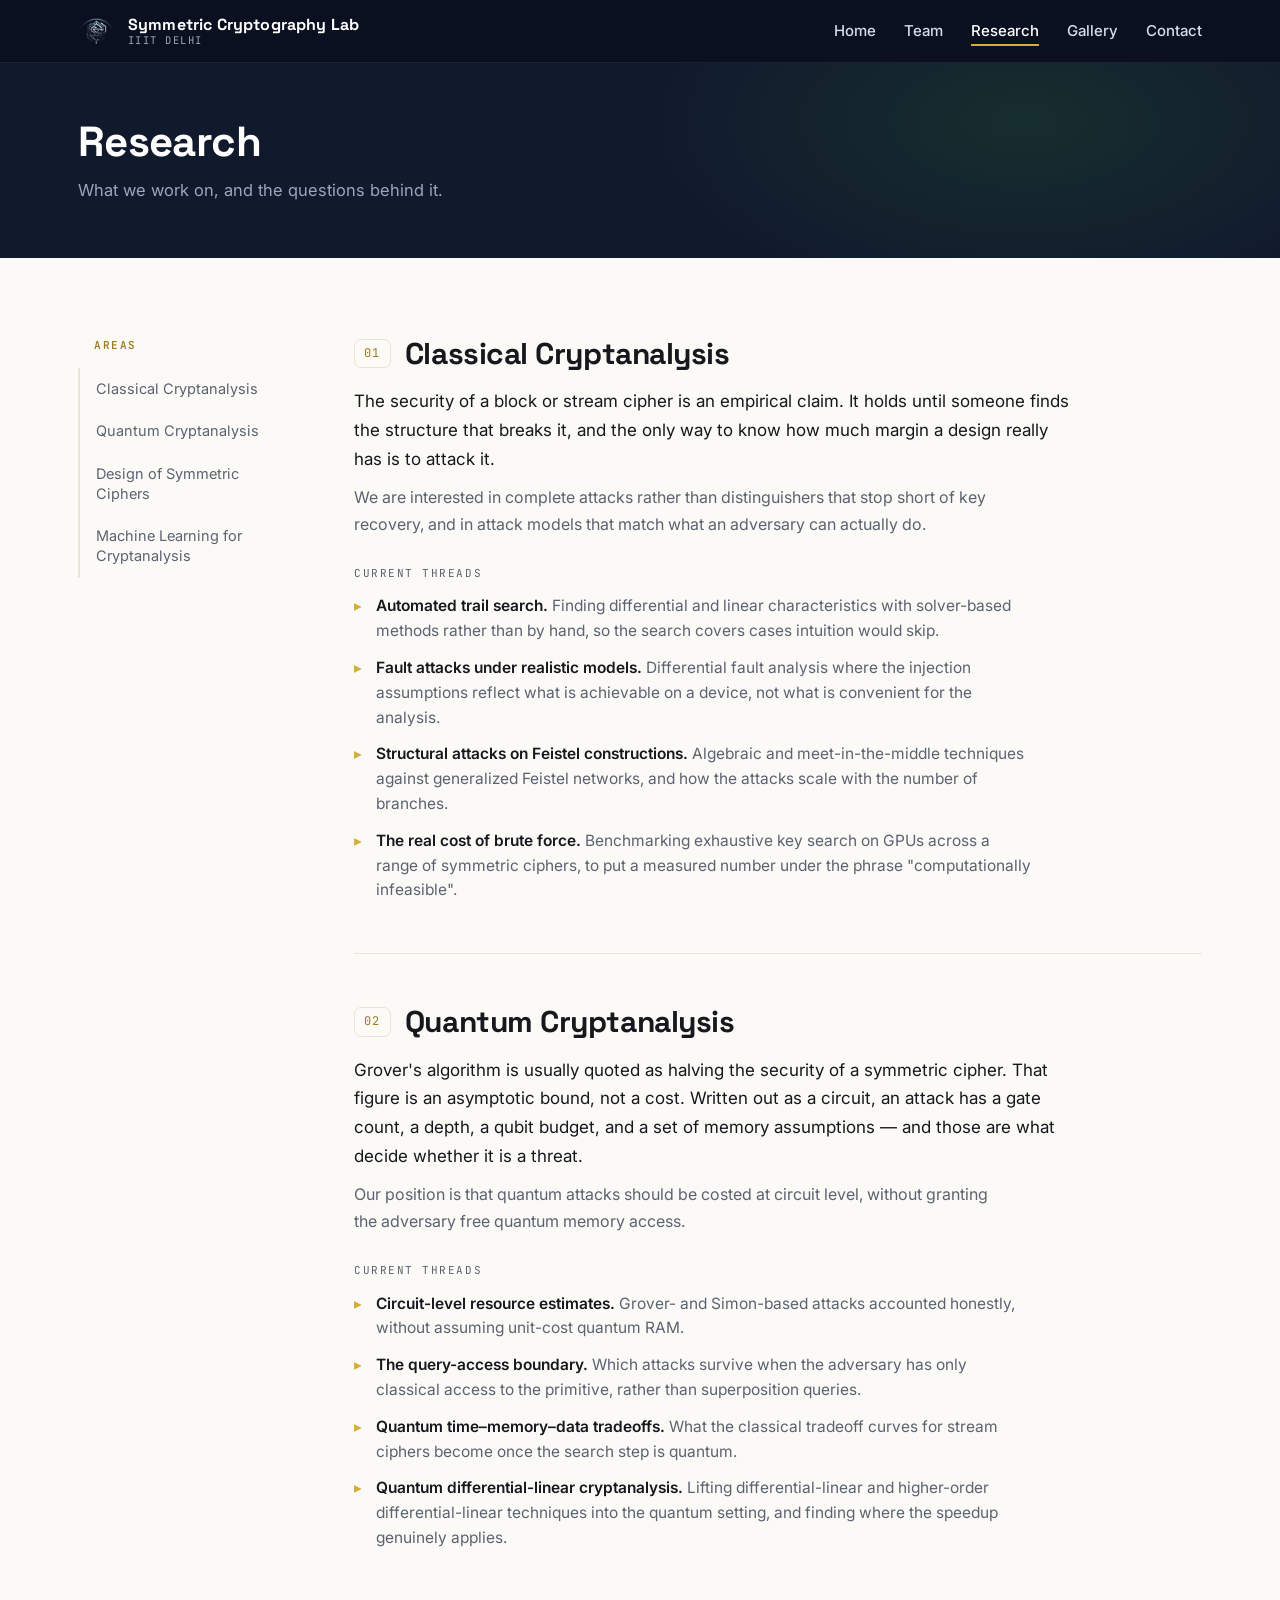
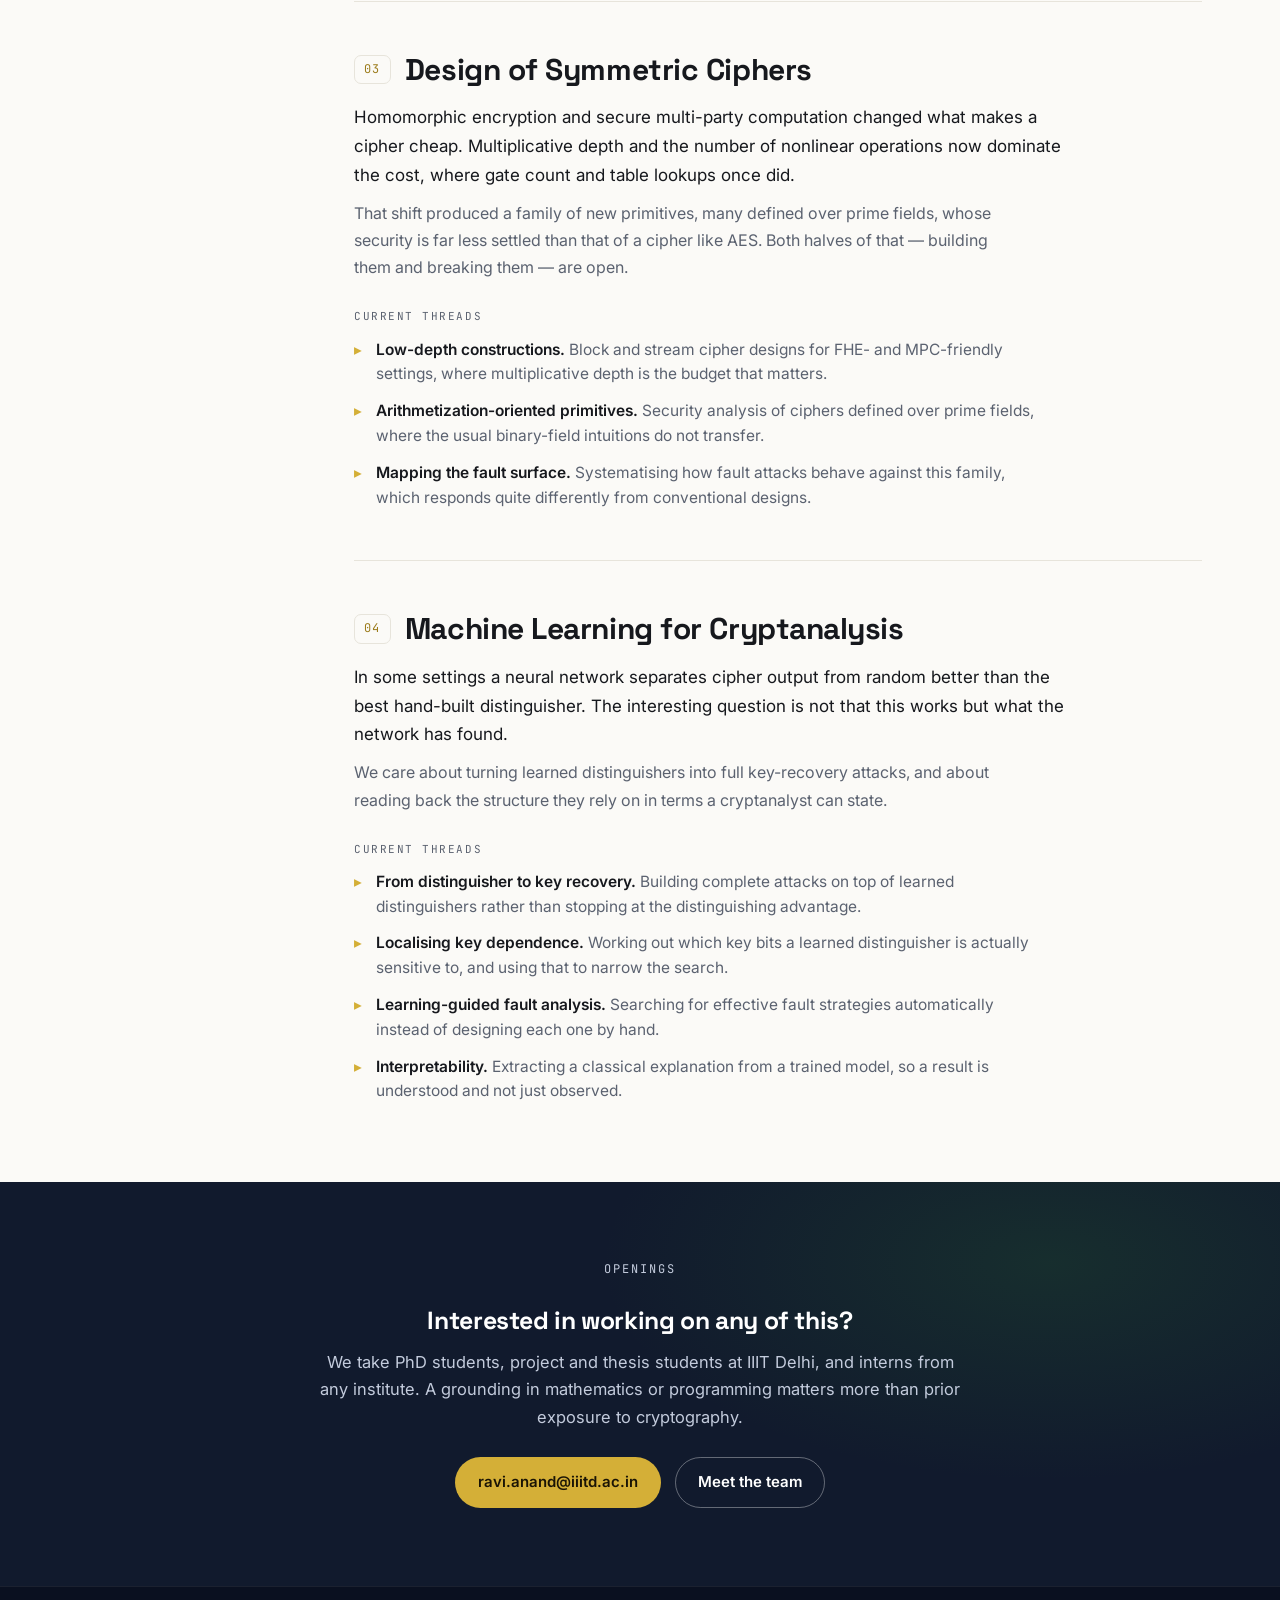
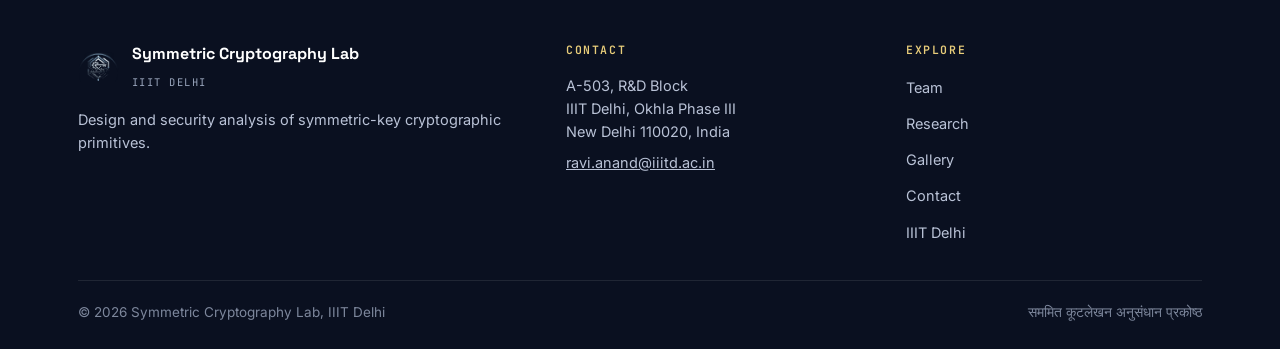
==== research.html @ c2ef6807 "Add files via upload" ====
<!DOCTYPE html>
<html lang="en">
<head>
  <meta charset="UTF-8">
  <meta name="viewport" content="width=device-width, initial-scale=1.0">

  <title>Research — Symmetric Cryptography Lab, IIIT Delhi</title>
  <meta name="description" content="Research at the Symmetric Cryptography Lab, IIIT Delhi: classical cryptanalysis, quantum cryptanalysis at circuit level, design of FHE- and MPC-friendly symmetric ciphers, and machine learning for cryptanalysis.">

  <link rel="icon" href="favicon.ico" sizes="any">
  <link rel="icon" href="assets/favicon-64.png" type="image/png">
  <link rel="apple-touch-icon" href="assets/apple-touch-icon.png">

  <link rel="preconnect" href="https://fonts.googleapis.com">
  <link rel="preconnect" href="https://fonts.gstatic.com" crossorigin>
  <link href="https://fonts.googleapis.com/css2?family=Inter:wght@400;500;600;700&family=Space+Grotesk:wght@500;600;700&family=JetBrains+Mono:wght@400;500;600&display=swap" rel="stylesheet">

  <link rel="stylesheet" href="style.css">
</head>

<body>

<!-- ============ HEADER ============ -->
<header class="site-header">
  <nav class="nav">
    <a class="brand" href="index.html">
      <img src="assets/logo-mark.png" alt="">
      <span class="brand-text">
        <span class="brand-name">Symmetric Cryptography Lab</span>
        <span class="brand-sub">IIIT Delhi</span>
      </span>
    </a>

    <input type="checkbox" id="navToggle" class="nav-toggle">
    <label for="navToggle" class="nav-burger" aria-label="Menu"><span></span><span></span><span></span></label>

    <ul class="nav-links">
      <li><a href="index.html">Home</a></li>
      <li><a href="team.html">Team</a></li>
      <li><a href="research.html" aria-current="page">Research</a></li>
      <!-- <li><a href="publications.html">Publications</a></li> -->
      <li><a href="gallery.html">Gallery</a></li>
      <li><a href="contact.html">Contact</a></li>
    </ul>
  </nav>
</header>

<!-- ============ PAGE TITLE ============ -->
<section class="page-title">
  <div class="shell">
    <h1>Research</h1>
    <p>What we work on, and the questions behind it.</p>
  </div>
</section>

<!-- ============ AREAS ============ -->
<!--
  Each area: a framing paragraph, then the threads currently being pulled on.
  The left rail highlights whichever area is in view (assets/site.js).
  To add an area, copy an <article class="area"> block and add a matching
  <li> to the rail — the id and the href must match.
-->
<section class="section">
  <div class="shell research-layout">

    <!-- STICKY RAIL -->
    <nav class="rail" aria-label="Research areas">
      <h4>Areas</h4>
      <ol>
        <li><a href="#classical" data-spy-link>Classical Cryptanalysis</a></li>
        <li><a href="#quantum" data-spy-link>Quantum Cryptanalysis</a></li>
        <li><a href="#design" data-spy-link>Design of Symmetric Ciphers</a></li>
        <li><a href="#ml" data-spy-link>Machine Learning for Cryptanalysis</a></li>
      </ol>
    </nav>

    <!-- CONTENT -->
    <div>

      <!-- 1 -->
      <article class="area" id="classical">
        <div class="area-head">
          <span class="area-num">01</span>
          <h2>Classical Cryptanalysis</h2>
        </div>

        <p class="framing">
          The security of a block or stream cipher is an empirical claim. It holds until
          someone finds the structure that breaks it, and the only way to know how much
          margin a design really has is to attack it.
        </p>
        <p class="framing">
          We are interested in complete attacks rather than distinguishers that stop short
          of key recovery, and in attack models that match what an adversary can actually do.
        </p>

        <p class="threads-label">Current threads</p>
        <ul class="threads">
          <li><strong>Automated trail search.</strong> Finding differential and linear characteristics with solver-based methods rather than by hand, so the search covers cases intuition would skip.</li>
          <li><strong>Fault attacks under realistic models.</strong> Differential fault analysis where the injection assumptions reflect what is achievable on a device, not what is convenient for the analysis.</li>
          <li><strong>Structural attacks on Feistel constructions.</strong> Algebraic and meet-in-the-middle techniques against generalized Feistel networks, and how the attacks scale with the number of branches.</li>
          <li><strong>The real cost of brute force.</strong> Benchmarking exhaustive key search on GPUs across a range of symmetric ciphers, to put a measured number under the phrase "computationally infeasible".</li>
        </ul>
      </article>

      <!-- 2 -->
      <article class="area" id="quantum">
        <div class="area-head">
          <span class="area-num">02</span>
          <h2>Quantum Cryptanalysis</h2>
        </div>

        <p class="framing">
          Grover's algorithm is usually quoted as halving the security of a symmetric cipher.
          That figure is an asymptotic bound, not a cost. Written out as a circuit, an attack
          has a gate count, a depth, a qubit budget, and a set of memory assumptions — and
          those are what decide whether it is a threat.
        </p>
        <p class="framing">
          Our position is that quantum attacks should be costed at circuit level, without
          granting the adversary free quantum memory access.
        </p>

        <p class="threads-label">Current threads</p>
        <ul class="threads">
          <li><strong>Circuit-level resource estimates.</strong> Grover- and Simon-based attacks accounted honestly, without assuming unit-cost quantum RAM.</li>
          <li><strong>The query-access boundary.</strong> Which attacks survive when the adversary has only classical access to the primitive, rather than superposition queries.</li>
          <li><strong>Quantum time–memory–data tradeoffs.</strong> What the classical tradeoff curves for stream ciphers become once the search step is quantum.</li>
          <li><strong>Quantum differential-linear cryptanalysis.</strong> Lifting differential-linear and higher-order differential-linear techniques into the quantum setting, and finding where the speedup genuinely applies.</li>
        </ul>
      </article>

      <!-- 3 -->
      <article class="area" id="design">
        <div class="area-head">
          <span class="area-num">03</span>
          <h2>Design of Symmetric Ciphers</h2>
        </div>

        <p class="framing">
          Homomorphic encryption and secure multi-party computation changed what makes a
          cipher cheap. Multiplicative depth and the number of nonlinear operations now
          dominate the cost, where gate count and table lookups once did.
        </p>
        <p class="framing">
          That shift produced a family of new primitives, many defined over prime fields,
          whose security is far less settled than that of a cipher like AES. Both halves of
          that — building them and breaking them — are open.
        </p>

        <p class="threads-label">Current threads</p>
        <ul class="threads">
          <li><strong>Low-depth constructions.</strong> Block and stream cipher designs for FHE- and MPC-friendly settings, where multiplicative depth is the budget that matters.</li>
          <li><strong>Arithmetization-oriented primitives.</strong> Security analysis of ciphers defined over prime fields, where the usual binary-field intuitions do not transfer.</li>
          <li><strong>Mapping the fault surface.</strong> Systematising how fault attacks behave against this family, which responds quite differently from conventional designs.</li>
        </ul>
      </article>

      <!-- 4 -->
      <article class="area" id="ml">
        <div class="area-head">
          <span class="area-num">04</span>
          <h2>Machine Learning for Cryptanalysis</h2>
        </div>

        <p class="framing">
          In some settings a neural network separates cipher output from random better than
          the best hand-built distinguisher. The interesting question is not that this works
          but what the network has found.
        </p>
        <p class="framing">
          We care about turning learned distinguishers into full key-recovery attacks, and
          about reading back the structure they rely on in terms a cryptanalyst can state.
        </p>

        <p class="threads-label">Current threads</p>
        <ul class="threads">
          <li><strong>From distinguisher to key recovery.</strong> Building complete attacks on top of learned distinguishers rather than stopping at the distinguishing advantage.</li>
          <li><strong>Localising key dependence.</strong> Working out which key bits a learned distinguisher is actually sensitive to, and using that to narrow the search.</li>
          <li><strong>Learning-guided fault analysis.</strong> Searching for effective fault strategies automatically instead of designing each one by hand.</li>
          <li><strong>Interpretability.</strong> Extracting a classical explanation from a trained model, so a result is understood and not just observed.</li>
        </ul>
      </article>

    </div>
  </div>
</section>

<!-- ============ CLOSING CTA ============ -->
<section class="section dark">
  <div class="shell">
    <div class="cta-band">
      <p class="eyebrow on-dark">Openings</p>
      <h2>Interested in working on any of this?</h2>
      <p>
        We take PhD students, project and thesis students at IIIT Delhi, and interns
        from any institute. A grounding in mathematics or programming matters more
        than prior exposure to cryptography.
      </p>
      <div class="cta-actions">
        <a class="btn btn-primary" href="mailto:ravi.anand@iiitd.ac.in">ravi.anand@iiitd.ac.in</a>
        <a class="btn btn-ghost" href="team.html">Meet the team</a>
      </div>
    </div>
  </div>
</section>

<!-- ============ FOOTER ============ -->
<footer class="site-footer">
  <div class="shell">

    <div class="footer-grid">

      <div>
        <div class="footer-brand">
          <img src="assets/logo-mark.png" alt="">
          <span>
            <strong>Symmetric Cryptography Lab</strong>
            <span class="brand-sub">IIIT Delhi</span>
          </span>
        </div>
        <p>Design and security analysis of symmetric-key cryptographic primitives.</p>
      </div>

      <div>
        <h4>Contact</h4>
        <p>A-503, R&amp;D Block<br>IIIT Delhi, Okhla Phase III<br>New Delhi 110020, India</p>
        <p><a href="mailto:ravi.anand@iiitd.ac.in" style="color:#b9c2d6">ravi.anand@iiitd.ac.in</a></p>
      </div>

      <div>
        <h4>Explore</h4>
        <ul class="footer-links">
          <li><a href="team.html">Team</a></li>
          <li><a href="research.html">Research</a></li>
          <li><a href="gallery.html">Gallery</a></li>
          <li><a href="contact.html">Contact</a></li>
          <li><a href="https://iiitd.ac.in" target="_blank" rel="noopener">IIIT Delhi</a></li>
        </ul>
      </div>

    </div>

    <div class="footer-bottom">
      <span>© 2026 Symmetric Cryptography Lab, IIIT Delhi</span>
      <span>सममित कूटलेखन अनुसंधान प्रकोष्ठ</span>
    </div>

  </div>
</footer>

<script src="assets/site.js" defer></script>

</body>
</html>
---- style.css ----
/* ============================================================
   Symmetric Cryptography Lab — IIIT Delhi
   ============================================================ */

/* ---------- TOKENS ---------- */
:root {
  --ink:      #0a1020;   /* deep navy-black, matches the logo plate */
  --ink-2:    #111a2d;
  --ink-3:    #1b2742;
  --paper:    #fbfaf7;
  --paper-2:  #f2f6f1;

  --green:    #2e7d32;
  --green-d:  #1f5c33;
  --green-l:  #86d194;   /* on dark */

  --gold:     #d4af37;
  --gold-d:   #9c7c1c;
  --gold-l:   #e8cd7a;   /* on dark */

  --text:     #16181d;
  --muted:    #5b6270;
  --muted-d:  #9aa6bd;   /* on dark */
  --line:     #e7e4db;

  --shell:    1180px;
  --radius:   14px;
  --sans:     "Inter", "Segoe UI", system-ui, -apple-system, Arial, sans-serif;
  --display:  "Space Grotesk", "Inter", "Segoe UI", system-ui, sans-serif;
  --mono:     "JetBrains Mono", ui-monospace, SFMono-Regular, Menlo, monospace;
}

/* ---------- BASE ---------- */
* { box-sizing: border-box; }

html { scroll-behavior: smooth; }

body {
  margin: 0;
  font-family: var(--sans);
  font-size: 16.5px;
  line-height: 1.65;
  background: var(--paper);
  color: var(--text);
  -webkit-font-smoothing: antialiased;
}

img { max-width: 100%; display: block; }

a { color: var(--green-d); }

.shell {
  max-width: var(--shell);
  margin: 0 auto;
  padding: 0 28px;
  width: 100%;
}

.eyebrow {
  font-family: var(--mono);
  font-size: 12px;
  letter-spacing: .16em;
  text-transform: uppercase;
  color: var(--gold-d);
  margin: 0 0 14px;
}

.eyebrow.on-dark { color: var(--gold-l); }

h1, h2, h3 {
  font-family: var(--display);
  line-height: 1.18;
  letter-spacing: -0.015em;
  margin: 0;
}

.section-head { max-width: 640px; margin-bottom: 38px; }

.section-head h2 {
  font-size: clamp(26px, 3.2vw, 34px);
  color: var(--text);
  margin-bottom: 12px;
}

.section-head p { color: var(--muted); margin: 0; }

.rule {
  width: 54px;
  height: 3px;
  background: var(--gold);
  border-radius: 2px;
  margin-bottom: 20px;
}

/* ---------- HEADER / NAV ---------- */
.site-header {
  background: var(--ink);
  position: sticky;
  top: 0;
  z-index: 60;
  border-bottom: 1px solid rgba(255,255,255,.07);
}

.nav {
  max-width: var(--shell);
  margin: 0 auto;
  padding: 12px 28px;
  display: flex;
  align-items: center;
  justify-content: space-between;
  gap: 20px;
}

.brand {
  display: flex;
  align-items: center;
  gap: 12px;
  text-decoration: none;
  min-width: 0;
}

.brand img { height: 38px; width: auto; flex: none; }

.brand-text { display: flex; flex-direction: column; line-height: 1.15; min-width: 0; }

.brand-name {
  font-family: var(--display);
  font-weight: 700;
  font-size: 16px;
  color: #fff;
  letter-spacing: .01em;
}

.brand-sub {
  font-family: var(--mono);
  font-size: 10.5px;
  letter-spacing: .14em;
  text-transform: uppercase;
  color: var(--muted-d);
}

.nav-links {
  list-style: none;
  display: flex;
  align-items: center;
  gap: 28px;
  margin: 0;
  padding: 0;
}

.nav-links a {
  color: #d6dced;
  text-decoration: none;
  font-size: 15px;
  font-weight: 500;
  padding: 6px 0;
  position: relative;
  white-space: nowrap;
}

.nav-links a::after {
  content: "";
  position: absolute;
  left: 0; bottom: 0;
  width: 0; height: 2px;
  background: var(--gold);
  transition: width .22s ease;
}

.nav-links a:hover { color: #fff; }
.nav-links a:hover::after,
.nav-links a[aria-current="page"]::after { width: 100%; }
.nav-links a[aria-current="page"] { color: #fff; }

/* mobile toggle (CSS-only) */
.nav-toggle { display: none; }

.nav-burger {
  display: none;
  cursor: pointer;
  padding: 8px;
  border-radius: 8px;
}

.nav-burger span {
  display: block;
  width: 22px; height: 2px;
  background: #d6dced;
  margin: 4px 0;
  border-radius: 2px;
}

/* ---------- HERO ---------- */
.hero {
  position: relative;
  background: var(--ink);
  color: #fff;
  overflow: hidden;
  padding: 76px 0 84px;
}

.hero::before {
  content: "";
  position: absolute; inset: 0;
  background:
    radial-gradient(760px 420px at 78% 28%, rgba(90,130,200,.20), transparent 62%),
    radial-gradient(620px 380px at 8% 88%, rgba(46,125,50,.16), transparent 64%);
  pointer-events: none;
}

.hero::after {
  content: "";
  position: absolute; inset: 0;
  background-image: repeating-linear-gradient(
    115deg,
    rgba(255,255,255,.028) 0 1px,
    transparent 1px 9px
  );
  pointer-events: none;
}

.hero .shell {
  position: relative;
  z-index: 2;
  display: grid;
  grid-template-columns: 1.15fr .85fr;
  gap: 64px;
  align-items: center;
}

.hero h1 {
  font-size: clamp(34px, 4.6vw, 52px);
  color: #fff;
  margin-bottom: 14px;
}

.hero h1 .accent {
  display: block;
  color: var(--gold-l);
}

.hero .devanagari {
  font-family: var(--sans);
  font-size: 17px;
  font-weight: 500;
  color: var(--green-l);
  margin: 0 0 22px;
  letter-spacing: .01em;
}

.hero p.lead {
  color: #c3cbdc;
  font-size: 17px;
  max-width: 56ch;
  margin: 0 0 16px;
}

.hero-actions {
  display: flex;
  flex-wrap: wrap;
  gap: 14px;
  margin-top: 30px;
}

.hero-art {
  display: flex;
  justify-content: center;
  align-items: center;
  position: relative;
}

.hero-art::before {
  content: "";
  position: absolute;
  width: 78%; aspect-ratio: 1;
  border-radius: 50%;
  background: radial-gradient(circle, rgba(120,160,230,.16), transparent 68%);
}

.hero-art img {
  position: relative;
  width: 100%;
  max-width: 390px;
  filter: drop-shadow(0 20px 46px rgba(0,0,0,.55));
}

/* ---------- BUTTONS ---------- */
.btn {
  display: inline-flex;
  align-items: center;
  gap: 9px;
  padding: 12px 22px;
  border-radius: 999px;
  font-size: 15px;
  font-weight: 600;
  text-decoration: none;
  border: 1.5px solid transparent;
  transition: transform .18s ease, background .18s ease, border-color .18s ease, color .18s ease;
}

.btn:hover { transform: translateY(-2px); }

.btn-primary { background: var(--gold); color: #1a1405; }
.btn-primary:hover { background: var(--gold-l); }

.btn-ghost { border-color: rgba(255,255,255,.35); color: #fff; }
.btn-ghost:hover { border-color: var(--gold-l); color: var(--gold-l); }

.btn-solid { background: var(--green); color: #fff; }
.btn-solid:hover { background: var(--green-d); }

/* ---------- SECTIONS ---------- */
.section { padding: 78px 0; }
.section.tinted { background: var(--paper-2); }

.section.dark {
  background: var(--ink-2);
  color: #fff;
  position: relative;
  overflow: hidden;
}

.section.dark::before {
  content: "";
  position: absolute; inset: 0;
  background: radial-gradient(700px 340px at 82% 20%, rgba(46,125,50,.20), transparent 64%);
  pointer-events: none;
}

.section.dark .shell { position: relative; z-index: 2; }
.section.dark h2 { color: #fff; }
.section.dark p { color: #c3cbdc; }

/* ---------- RESEARCH CARDS ---------- */
.grid-4 {
  display: grid;
  grid-template-columns: repeat(2, 1fr);
  gap: 22px;
}

.card {
  background: #fff;
  border: 1px solid var(--line);
  border-radius: var(--radius);
  padding: 28px 26px;
  transition: transform .2s ease, box-shadow .2s ease, border-color .2s ease;
  position: relative;
  overflow: hidden;
}

.card::before {
  content: "";
  position: absolute;
  left: 0; top: 0; bottom: 0;
  width: 3px;
  background: var(--gold);
  transform: scaleY(0);
  transform-origin: top;
  transition: transform .25s ease;
}

.card:hover {
  transform: translateY(-4px);
  box-shadow: 0 14px 34px rgba(12,20,40,.09);
  border-color: #ddd8c9;
}

.card:hover::before { transform: scaleY(1); }

.card-icon {
  width: 50px; height: 50px;
  border-radius: 13px;
  background: linear-gradient(140deg, #eef4ec, #e7eee4);
  border: 1px solid #dde6d9;
  display: flex;
  align-items: center;
  justify-content: center;
  margin-bottom: 18px;
  color: var(--green-d);
}

.card-icon svg { width: 27px; height: 27px; }

.card h3 {
  font-size: 18px;
  margin-bottom: 8px;
  color: var(--text);
}

.card p {
  margin: 0;
  font-size: 15px;
  color: var(--muted);
  line-height: 1.6;
}

/* ---------- RESEARCH + NEWS ROW ---------- */
.duo {
  display: grid;
  grid-template-columns: 1.5fr 1fr;
  gap: 48px;
  align-items: stretch;
}

.duo-side { display: flex; flex-direction: column; min-height: 0; }

.section-head.compact { margin-bottom: 26px; }

.stack { display: grid; gap: 16px; }

/* compact horizontal card */
.card-row {
  display: flex;
  gap: 18px;
  align-items: flex-start;
  padding: 22px 24px;
}

.card-row .card-icon { flex: none; margin-bottom: 0; }
.card-row h3 { margin-bottom: 6px; }

/* ---------- WHITE PANEL (news, team lists) ---------- */
.panel,
.news-viewport {
  background: #fff;
  border: 1px solid var(--line);
  border-radius: var(--radius);
  padding: 6px 22px;
  box-shadow: 0 10px 28px rgba(12,20,40,.05);
}

.news-viewport {
  position: relative;
  flex: 0 1 auto;
  max-height: 440px;   /* past this the list loops instead of growing the page */
  overflow: hidden;
}

/* manually scrollable panel — for lists people scan for a name */
.panel {
  max-height: 430px;
  overflow-y: auto;
  overscroll-behavior: contain;
  scrollbar-width: thin;
  scrollbar-color: #ddd8c9 transparent;
}

.panel::-webkit-scrollbar { width: 8px; }
.panel::-webkit-scrollbar-track { background: transparent; }
.panel::-webkit-scrollbar-thumb { background: #ddd8c9; border-radius: 8px; }
.panel::-webkit-scrollbar-thumb:hover { background: var(--gold); }

/* ---------- AUTO-SCROLL (opt in with data-autoscroll) ----------
   Add the data-autoscroll attribute to a .panel and it loops instead
   of scrolling by hand. assets/site.js does the measuring.
------------------------------------------------------------------ */
[data-autoscroll] {
  --scroll-duration: 30s;
  position: relative;
  overflow: hidden;
}

/* too few items to loop: the box simply sizes to its content */
[data-autoscroll].is-static { max-height: none; padding: 4px 22px; }

/* soft fade at the top and bottom edges, only while looping */
[data-autoscroll].is-scrolling::before,
[data-autoscroll].is-scrolling::after {
  content: "";
  position: absolute;
  left: 0; right: 0;
  height: 40px;
  pointer-events: none;
  z-index: 2;
}

[data-autoscroll].is-scrolling::before { top: 0; background: linear-gradient(#fff, rgba(255,255,255,0)); }
[data-autoscroll].is-scrolling::after  { bottom: 0; background: linear-gradient(rgba(255,255,255,0), #fff); }

[data-autoscroll].is-scrolling .scroll-track {
  animation: autoScroll var(--scroll-duration) linear infinite;
  will-change: transform;
}

[data-autoscroll].is-scrolling:hover .scroll-track,
[data-autoscroll].is-scrolling:focus-within .scroll-track {
  animation-play-state: paused;
}

@keyframes autoScroll {
  from { transform: translateY(0); }
  to   { transform: translateY(-50%); }
}

.news-list {
  list-style: none;
  margin: 0;
  padding: 0;
}

.news-list li {
  padding: 15px 0;
  border-bottom: 1px solid var(--line);
  font-size: 15.5px;
  line-height: 1.5;
}

.news-list li:last-child { border-bottom: 0; }

.news-date {
  display: block;
  font-family: var(--mono);
  font-size: 11.5px;
  letter-spacing: .1em;
  text-transform: uppercase;
  color: var(--gold-d);
  margin-bottom: 3px;
}

.link-row {
  display: flex;
  flex-wrap: wrap;
  gap: 8px;
}

.chip {
  font-size: 13px;
  font-weight: 500;
  text-decoration: none;
  color: var(--green-d);
  border: 1px solid var(--line);
  border-radius: 999px;
  padding: 6px 13px;
  transition: border-color .18s ease, color .18s ease, background .18s ease;
}

.chip:hover {
  border-color: var(--gold);
  color: var(--gold-d);
  background: #fffdf6;
}

/* ---------- PUBLICATIONS ----------
   Not used on the home page. Kept ready for a future publications.html:
     <ul class="pub-list">
       <li>
         <span class="pub-title">Title</span>
         <span class="pub-meta"><span class="venue">Venue Year</span>Authors</span>
       </li>
     </ul>
------------------------------------- */
.pub-list {
  list-style: none;
  margin: 0 0 26px;
  padding: 0;
  display: grid;
  gap: 14px;
}

.pub-list li {
  background: #fff;
  border: 1px solid var(--line);
  border-left: 3px solid var(--gold);
  border-radius: 10px;
  padding: 18px 22px;
  transition: transform .18s ease, box-shadow .18s ease;
}

.pub-list li:hover {
  transform: translateX(3px);
  box-shadow: 0 8px 22px rgba(12,20,40,.07);
}

.pub-title {
  display: block;
  font-weight: 600;
  color: var(--text);
  margin-bottom: 5px;
}

.pub-meta { font-size: 14px; color: var(--muted); }

.venue {
  font-family: var(--mono);
  font-size: 11.5px;
  letter-spacing: .08em;
  text-transform: uppercase;
  color: var(--green-d);
  background: var(--paper-2);
  border-radius: 5px;
  padding: 2px 8px;
  margin-right: 8px;
}

/* ---------- JOIN ---------- */
.join { display: grid; grid-template-columns: 1.3fr 1fr; gap: 54px; align-items: center; }
.join h2 { font-size: clamp(26px, 3.2vw, 34px); margin-bottom: 14px; }
.join p { max-width: 58ch; }

.join-points {
  list-style: none;
  margin: 22px 0 0;
  padding: 0;
  display: grid;
  gap: 11px;
}

.join-points li {
  display: flex;
  gap: 11px;
  align-items: flex-start;
  color: #c3cbdc;
  font-size: 15.5px;
}

.join-points li::before {
  content: "▸";
  color: var(--gold-l);
  flex: none;
  line-height: 1.55;
}

/* lab lead + get in touch, merged */
.lead-card {
  background: rgba(255,255,255,.05);
  border: 1px solid rgba(255,255,255,.13);
  border-radius: var(--radius);
  padding: 30px 28px;
  text-align: center;
}

.lead-card .role {
  font-family: var(--mono);
  font-size: 11.5px;
  letter-spacing: .14em;
  text-transform: uppercase;
  color: var(--gold-l);
  margin: 0 0 12px;
}

.lead-card h3 { font-size: 22px; color: #fff; margin-bottom: 6px; }

.lead-card .affil {
  font-size: 14.5px;
  color: var(--muted-d) !important;
  margin: 0 0 18px;
}

.lead-card .blurb { font-size: 15px; margin: 0 0 20px; }

.lead-card .link-row { justify-content: center; margin-top: 18px; }

.btn-block { width: 100%; justify-content: center; }

.chip.on-dark {
  color: #d6dced;
  border-color: rgba(255,255,255,.2);
  background: transparent;
}

.chip.on-dark:hover {
  border-color: var(--gold-l);
  color: var(--gold-l);
  background: rgba(255,255,255,.05);
}

/* ---------- FOOTER ---------- */
.site-footer {
  background: var(--ink);
  color: #b9c2d6;
  padding: 54px 0 26px;
  border-top: 1px solid rgba(255,255,255,.07);
}

.footer-grid {
  display: grid;
  grid-template-columns: 1.5fr 1fr 1fr;
  gap: 44px;
  padding-bottom: 34px;
}

.footer-grid h4 {
  font-family: var(--mono);
  font-size: 11.5px;
  letter-spacing: .14em;
  text-transform: uppercase;
  color: var(--gold-l);
  margin: 0 0 14px;
  font-weight: 600;
}

.footer-brand { display: flex; align-items: center; gap: 12px; margin-bottom: 14px; }
.footer-brand img { height: 42px; width: auto; }

.footer-brand strong {
  font-family: var(--display);
  font-size: 16px;
  color: #fff;
  display: block;
}

.footer-grid p { margin: 0 0 8px; font-size: 14.5px; line-height: 1.6; }

.footer-links { list-style: none; margin: 0; padding: 0; display: grid; gap: 9px; }
.footer-links a { color: #b9c2d6; text-decoration: none; font-size: 14.5px; }
.footer-links a:hover { color: var(--gold-l); }

.footer-bottom {
  border-top: 1px solid rgba(255,255,255,.09);
  padding-top: 20px;
  display: flex;
  justify-content: space-between;
  flex-wrap: wrap;
  gap: 10px;
  font-size: 13.5px;
  color: #7d879c;
}

/* ============================================================
   INNER PAGES (team.html etc.)
   ============================================================ */
.page-title {
  background: var(--ink-2);
  color: #fff;
  padding: 54px 0;
  position: relative;
  overflow: hidden;
}

.page-title::before {
  content: "";
  position: absolute; inset: 0;
  background: radial-gradient(600px 300px at 80% 30%, rgba(46,125,50,.20), transparent 62%);
}

.page-title .shell { position: relative; z-index: 2; }
.page-title h1 { font-size: clamp(30px, 4vw, 42px); color: #fff; }
.page-title p { color: var(--muted-d); margin: 10px 0 0; }

.grid-3 {
  display: grid;
  grid-template-columns: repeat(3, 1fr);
  gap: 24px;
  margin-top: 4px;
}

/* two equal columns, e.g. project students beside interns */
.pair {
  display: grid;
  grid-template-columns: 1fr 1fr;
  gap: 40px;
  align-items: start;
}

.pair-col h3.col-title {
  font-family: var(--mono);
  font-size: 12px;
  letter-spacing: .14em;
  text-transform: uppercase;
  color: var(--gold-d);
  margin: 0 0 14px;
  font-weight: 600;
}

/* ---------- LIST ENTRIES (projects, interns, alumni) ---------- */
.entry-list { list-style: none; margin: 0; padding: 0; }

.entry-list li {
  padding: 15px 0;
  border-bottom: 1px solid var(--line);
}

.entry-list li:last-child { border-bottom: 0; }

.entry-title {
  display: block;
  font-style: italic;
  font-weight: 600;
  font-size: 15.5px;
  line-height: 1.45;
  color: var(--green-d);
  margin-bottom: 5px;
}

.entry-people {
  display: block;
  font-size: 14.5px;
  color: var(--text);
  line-height: 1.5;
}

.entry-meta {
  display: block;
  font-family: var(--mono);
  font-size: 11px;
  letter-spacing: .1em;
  text-transform: uppercase;
  color: var(--muted);
  margin-top: 5px;
}

/* optional divider for grouping by year as the list grows */
.entry-list .year {
  padding: 14px 0 6px;
  border-bottom: 0;
  font-family: var(--mono);
  font-size: 11px;
  letter-spacing: .14em;
  text-transform: uppercase;
  color: var(--gold-d);
}

.entry-list .year:first-child { padding-top: 6px; }

.profile-card {
  background: #fff;
  border: 1px solid var(--line);
  border-radius: var(--radius);
  padding: 22px;
  text-align: center;
  transition: transform .2s ease, box-shadow .2s ease, border-color .2s ease;
}

.profile-card:hover {
  transform: translateY(-5px);
  box-shadow: 0 14px 34px rgba(12,20,40,.09);
  border-color: #ddd8c9;
}

.profile-card h3 { font-size: 18px; margin-bottom: 6px; }
.profile-card p { font-size: 14.5px; color: var(--muted); margin: 0 0 4px; }

.project { font-style: italic; color: var(--green-d); }

/* photo box with hover overlay */
.img-container {
  position: relative;
  width: 100%;
  height: 235px;
  display: flex;
  align-items: center;
  justify-content: center;
  background: var(--paper-2);
  border-radius: 10px;
  overflow: hidden;
  margin-bottom: 16px;
}

.img-container img { max-width: 100%; max-height: 100%; object-fit: contain; }

.overlay {
  position: absolute; inset: 0;
  background: rgba(10, 16, 32, .68);
  display: flex;
  justify-content: center;
  align-items: center;
  gap: 18px;
  opacity: 0;
  transition: opacity .28s ease;
}

.img-container:hover .overlay { opacity: 1; }

.overlay a {
  background: #fff;
  color: var(--text);
  font-size: 18px;
  width: 40px; height: 40px;
  display: flex;
  align-items: center;
  justify-content: center;
  border-radius: 50%;
  text-decoration: none;
  transition: transform .2s ease;
}

.overlay a:hover { transform: scale(1.14); }

/* ============================================================
   RESEARCH PAGE
   ============================================================ */
.research-layout {
  display: grid;
  grid-template-columns: 216px 1fr;
  gap: 60px;
  align-items: start;
}

/* sticky rail of area links */
.rail { position: sticky; top: 92px; }

.rail h4 {
  font-family: var(--mono);
  font-size: 11px;
  letter-spacing: .14em;
  text-transform: uppercase;
  color: var(--gold-d);
  margin: 0 0 14px 16px;
  font-weight: 600;
}

.rail ol { list-style: none; margin: 0; padding: 0; }

.rail a {
  display: block;
  padding: 11px 0 11px 16px;
  border-left: 2px solid var(--line);
  color: var(--muted);
  text-decoration: none;
  font-size: 14.5px;
  line-height: 1.4;
  transition: color .18s ease, border-color .18s ease;
}

.rail a:hover { color: var(--green-d); border-left-color: #cfd6cb; }

.rail a.is-active {
  color: var(--green-d);
  border-left-color: var(--gold);
  font-weight: 600;
}

/* one research area */
.area {
  padding-bottom: 50px;
  margin-bottom: 50px;
  border-bottom: 1px solid var(--line);
  scroll-margin-top: 88px;
}

.area:last-of-type { border-bottom: 0; margin-bottom: 0; padding-bottom: 0; }

.area-head {
  display: flex;
  align-items: center;
  gap: 14px;
  margin-bottom: 16px;
}

.area-num {
  font-family: var(--mono);
  font-size: 12px;
  letter-spacing: .12em;
  color: var(--gold-d);
  border: 1px solid var(--line);
  border-radius: 7px;
  padding: 4px 9px;
  flex: none;
}

.area h2 { font-size: clamp(24px, 3vw, 30px); }

.area .framing {
  font-size: 17px;
  line-height: 1.7;
  color: var(--text);
  max-width: 66ch;
  margin: 0 0 10px;
}

.area .framing + .framing { color: var(--muted); font-size: 16px; }

.threads-label {
  font-family: var(--mono);
  font-size: 11px;
  letter-spacing: .14em;
  text-transform: uppercase;
  color: var(--muted);
  margin: 26px 0 12px;
}

.threads {
  list-style: none;
  margin: 0;
  padding: 0;
  display: grid;
  gap: 12px;
  max-width: 68ch;
}

.threads li {
  position: relative;
  padding-left: 22px;
  font-size: 15.5px;
  line-height: 1.6;
  color: var(--muted);
}

.threads li::before {
  content: "▸";
  position: absolute;
  left: 0;
  top: 0;
  color: var(--gold);
  line-height: 1.6;
}

.threads li strong { color: var(--text); font-weight: 600; }

/* closing call to action */
.cta-band { max-width: 640px; margin: 0 auto; text-align: center; }
.cta-band h2 { margin-bottom: 14px; }
.cta-band p { margin: 0 auto 26px; }

.cta-actions {
  display: flex;
  gap: 14px;
  justify-content: center;
  flex-wrap: wrap;
}

/* ============================================================
   RESPONSIVE
   ============================================================ */
@media (max-width: 980px) {
  .hero .shell { grid-template-columns: 1fr; gap: 40px; }
  .hero-art { order: -1; }
  .hero-art img { max-width: 240px; }
  .duo { grid-template-columns: 1fr; gap: 40px; }
  .news-viewport { max-height: 340px; }
  .join { grid-template-columns: 1fr; gap: 32px; }
  .pair { grid-template-columns: 1fr; gap: 34px; }
  .footer-grid { grid-template-columns: 1fr 1fr; }
  .grid-3 { grid-template-columns: repeat(2, 1fr); }

  /* rail becomes a horizontal strip above the content */
  .research-layout { grid-template-columns: 1fr; gap: 30px; }
  .rail { position: static; }
  .rail h4 { margin-left: 0; }
  .rail ol { display: flex; flex-wrap: wrap; gap: 8px; }

  .rail a {
    border-left: 0;
    border: 1px solid var(--line);
    border-radius: 999px;
    padding: 7px 15px;
    background: #fff;
  }

  .rail a.is-active { border-color: var(--gold); }
  .area { padding-bottom: 40px; margin-bottom: 40px; }
}

@media (max-width: 760px) {
  body { font-size: 16px; }

  .nav { padding: 10px 20px; flex-wrap: wrap; }
  .nav-burger { display: block; }

  .nav-links {
    flex-basis: 100%;
    flex-direction: column;
    align-items: flex-start;
    gap: 0;
    max-height: 0;
    overflow: hidden;
    transition: max-height .3s ease;
  }

  .nav-toggle:checked ~ .nav-links { max-height: 320px; }

  .nav-links li { width: 100%; border-top: 1px solid rgba(255,255,255,.08); }
  .nav-links a { display: block; padding: 12px 0; }
  .nav-links a::after { display: none; }

  .shell { padding: 0 20px; }
  .section { padding: 56px 0; }
  .hero { padding: 52px 0 60px; }

  .grid-4, .grid-3 { grid-template-columns: 1fr; }
  .footer-grid { grid-template-columns: 1fr; gap: 30px; }

  .card-row { flex-direction: column; gap: 12px; }
  .hero-actions .btn { flex: 1 1 auto; justify-content: center; }
}

@media (prefers-reduced-motion: reduce) {
  * { transition: none !important; animation: none !important; scroll-behavior: auto !important; }
}
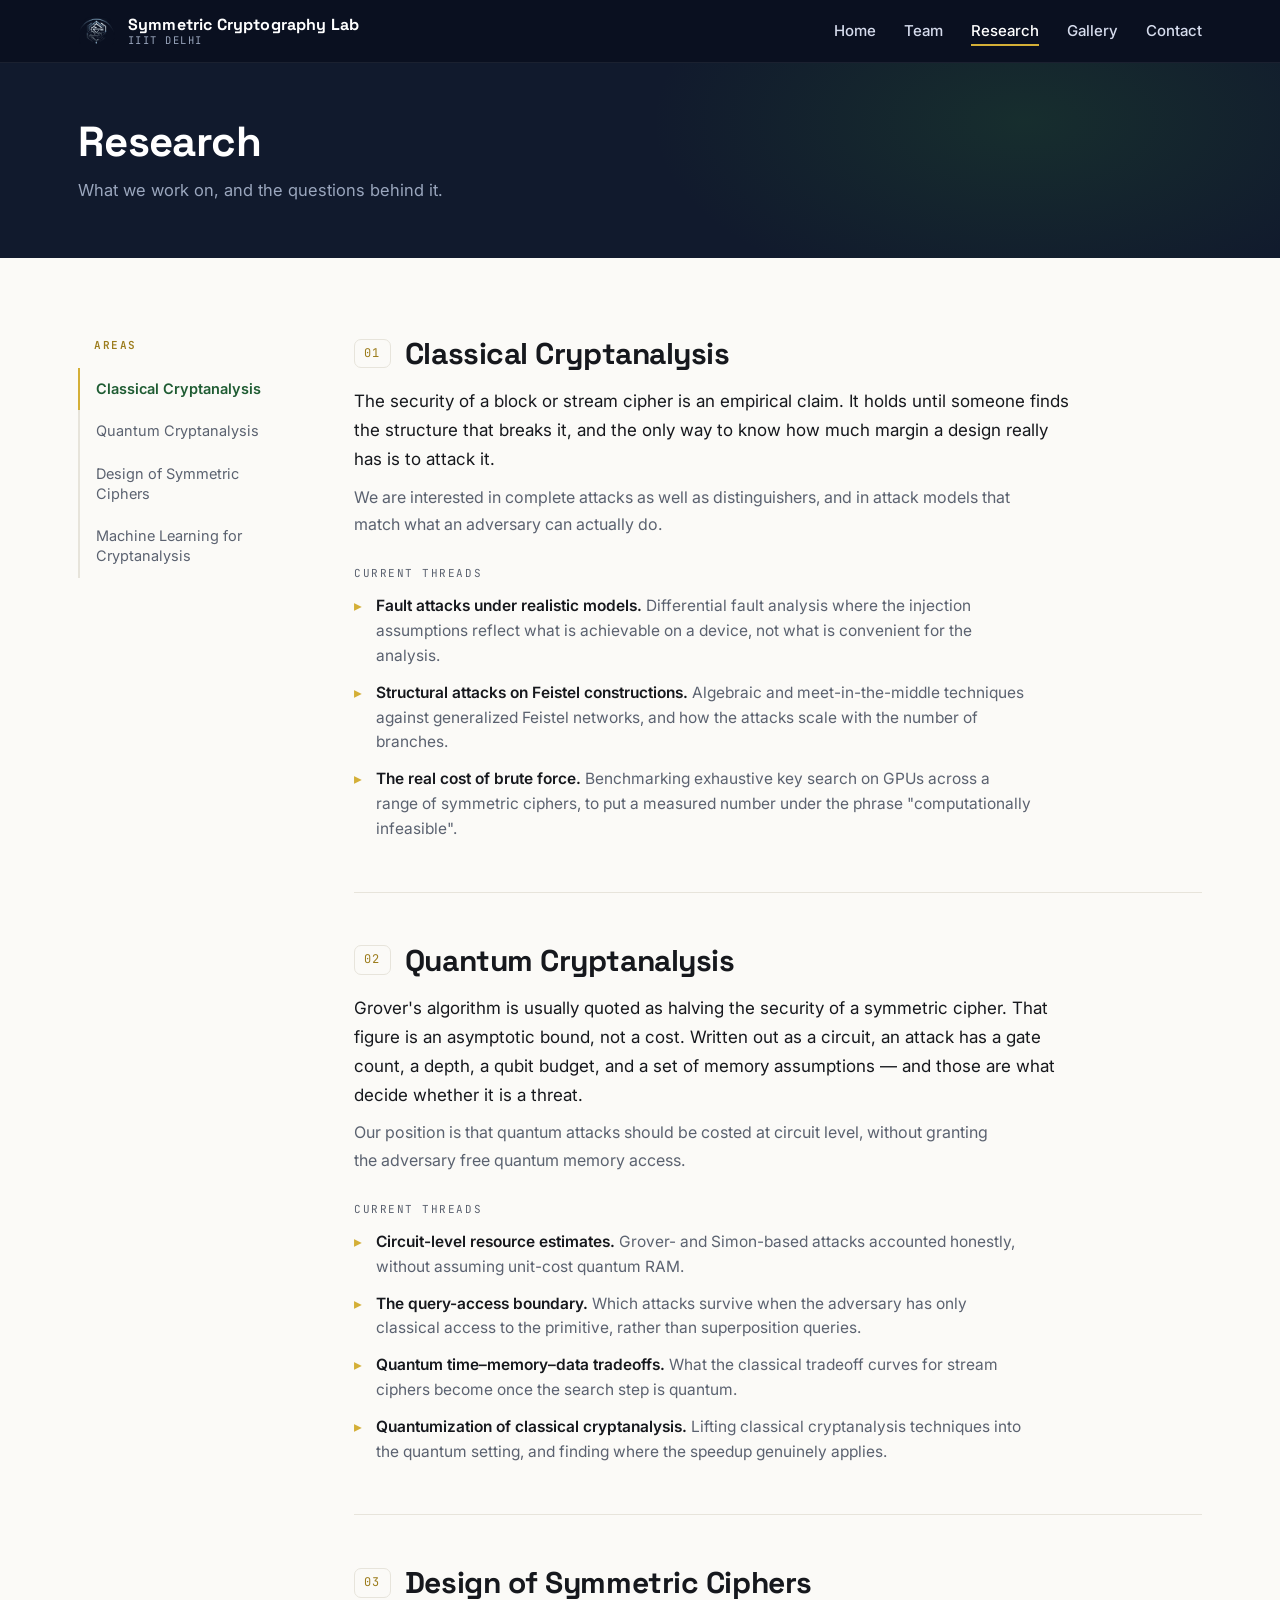
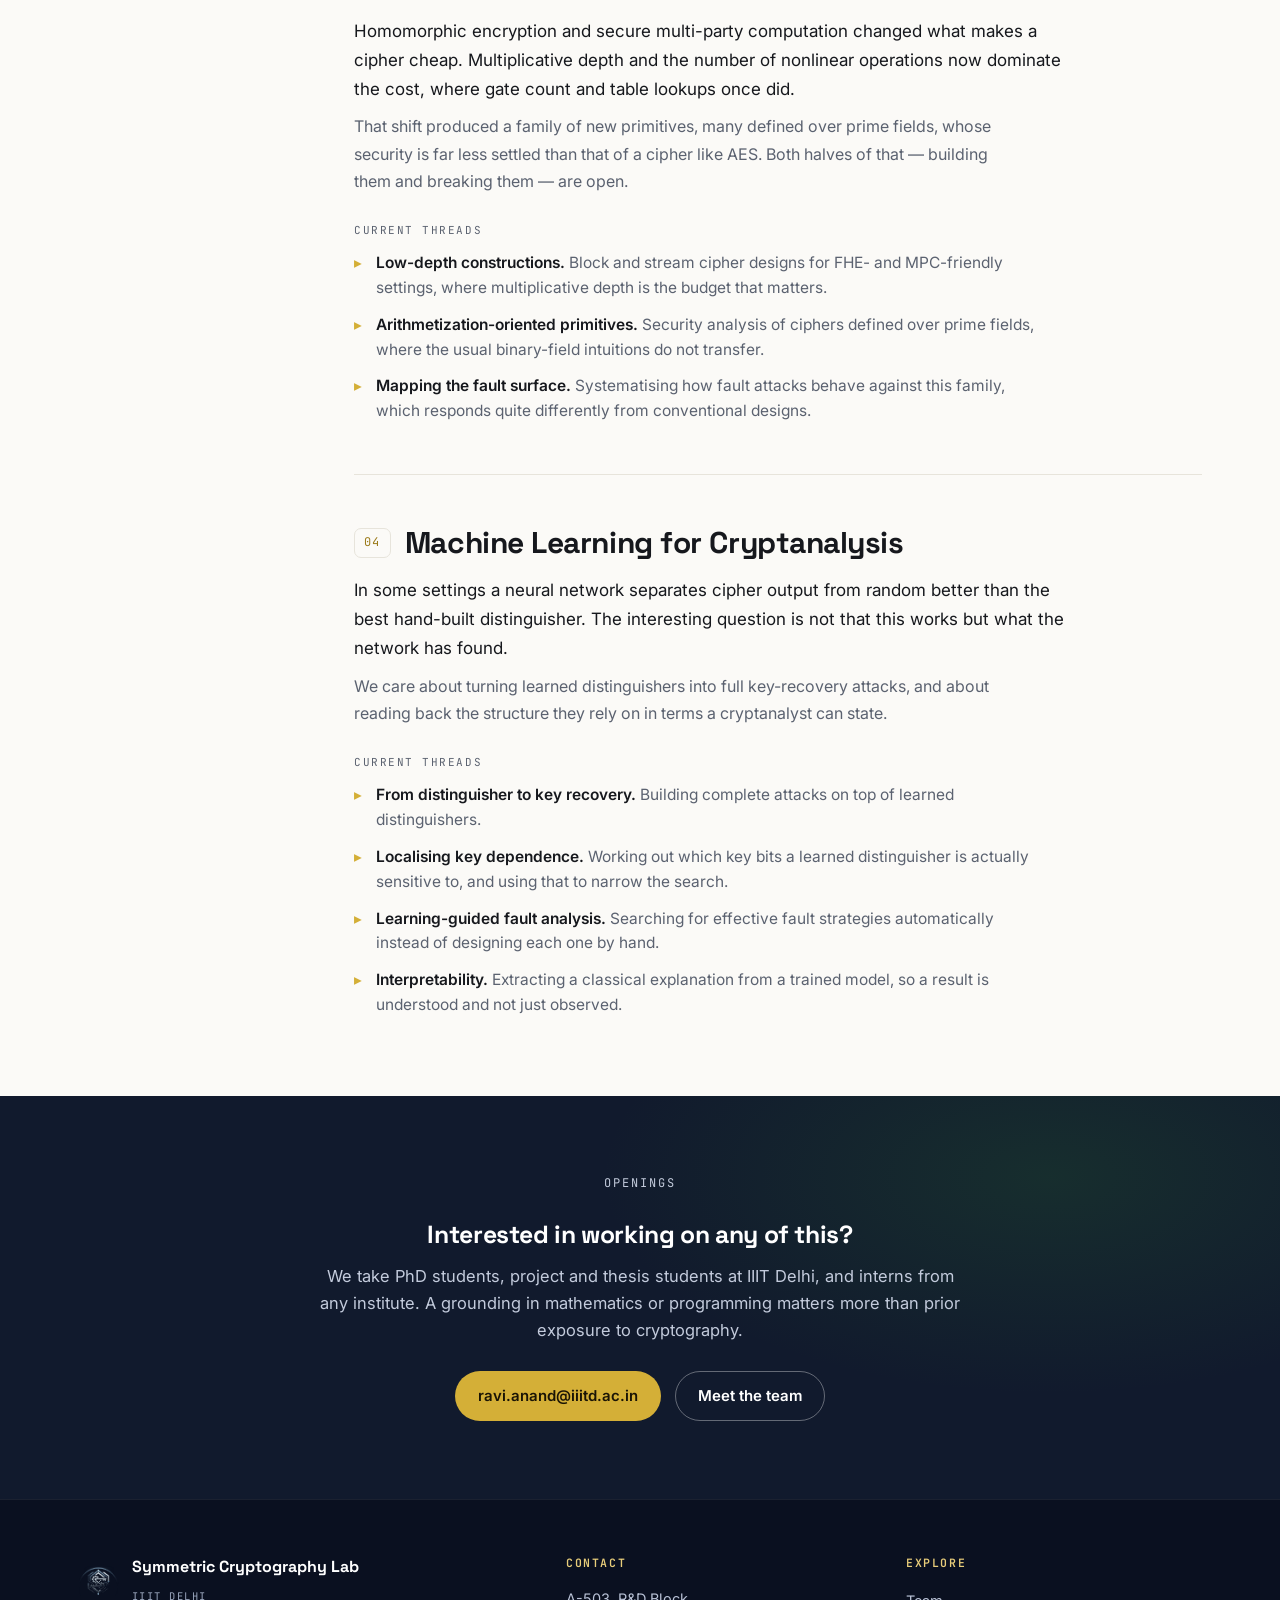
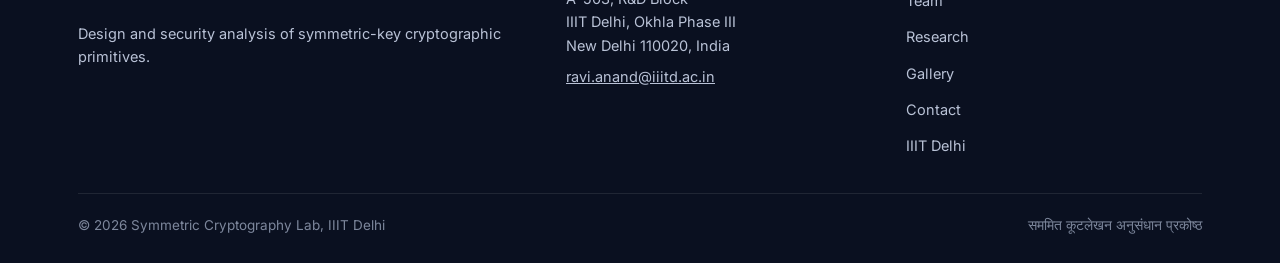
==== commit 4eb6bdf5: "Update research.html" ====
--- a/research.html
+++ b/research.html
@@ -90,13 +90,12 @@
           margin a design really has is to attack it.
         </p>
         <p class="framing">
-          We are interested in complete attacks rather than distinguishers that stop short
-          of key recovery, and in attack models that match what an adversary can actually do.
-        </p>
-
-        <p class="threads-label">Current threads</p>
-        <ul class="threads">
-          <li><strong>Automated trail search.</strong> Finding differential and linear characteristics with solver-based methods rather than by hand, so the search covers cases intuition would skip.</li>
+          We are interested in complete attacks as well as distinguishers, and in attack models that match what an adversary can actually do.
+        </p>
+
+        <p class="threads-label">Current threads</p>
+        <ul class="threads">
+          <!-- <li><strong>Automated trail search.</strong> Finding differential and linear characteristics with solver-based methods rather than by hand, so the search covers cases intuition would skip.</li> -->
           <li><strong>Fault attacks under realistic models.</strong> Differential fault analysis where the injection assumptions reflect what is achievable on a device, not what is convenient for the analysis.</li>
           <li><strong>Structural attacks on Feistel constructions.</strong> Algebraic and meet-in-the-middle techniques against generalized Feistel networks, and how the attacks scale with the number of branches.</li>
           <li><strong>The real cost of brute force.</strong> Benchmarking exhaustive key search on GPUs across a range of symmetric ciphers, to put a measured number under the phrase "computationally infeasible".</li>
@@ -126,7 +125,7 @@
           <li><strong>Circuit-level resource estimates.</strong> Grover- and Simon-based attacks accounted honestly, without assuming unit-cost quantum RAM.</li>
           <li><strong>The query-access boundary.</strong> Which attacks survive when the adversary has only classical access to the primitive, rather than superposition queries.</li>
           <li><strong>Quantum time–memory–data tradeoffs.</strong> What the classical tradeoff curves for stream ciphers become once the search step is quantum.</li>
-          <li><strong>Quantum differential-linear cryptanalysis.</strong> Lifting differential-linear and higher-order differential-linear techniques into the quantum setting, and finding where the speedup genuinely applies.</li>
+          <li><strong>Quantumization of classical cryptanalysis.</strong> Lifting classical cryptanalysis techniques into the quantum setting, and finding where the speedup genuinely applies.</li>
         </ul>
       </article>
 
@@ -175,7 +174,7 @@
 
         <p class="threads-label">Current threads</p>
         <ul class="threads">
-          <li><strong>From distinguisher to key recovery.</strong> Building complete attacks on top of learned distinguishers rather than stopping at the distinguishing advantage.</li>
+          <li><strong>From distinguisher to key recovery.</strong> Building complete attacks on top of learned distinguishers.</li>
           <li><strong>Localising key dependence.</strong> Working out which key bits a learned distinguisher is actually sensitive to, and using that to narrow the search.</li>
           <li><strong>Learning-guided fault analysis.</strong> Searching for effective fault strategies automatically instead of designing each one by hand.</li>
           <li><strong>Interpretability.</strong> Extracting a classical explanation from a trained model, so a result is understood and not just observed.</li>
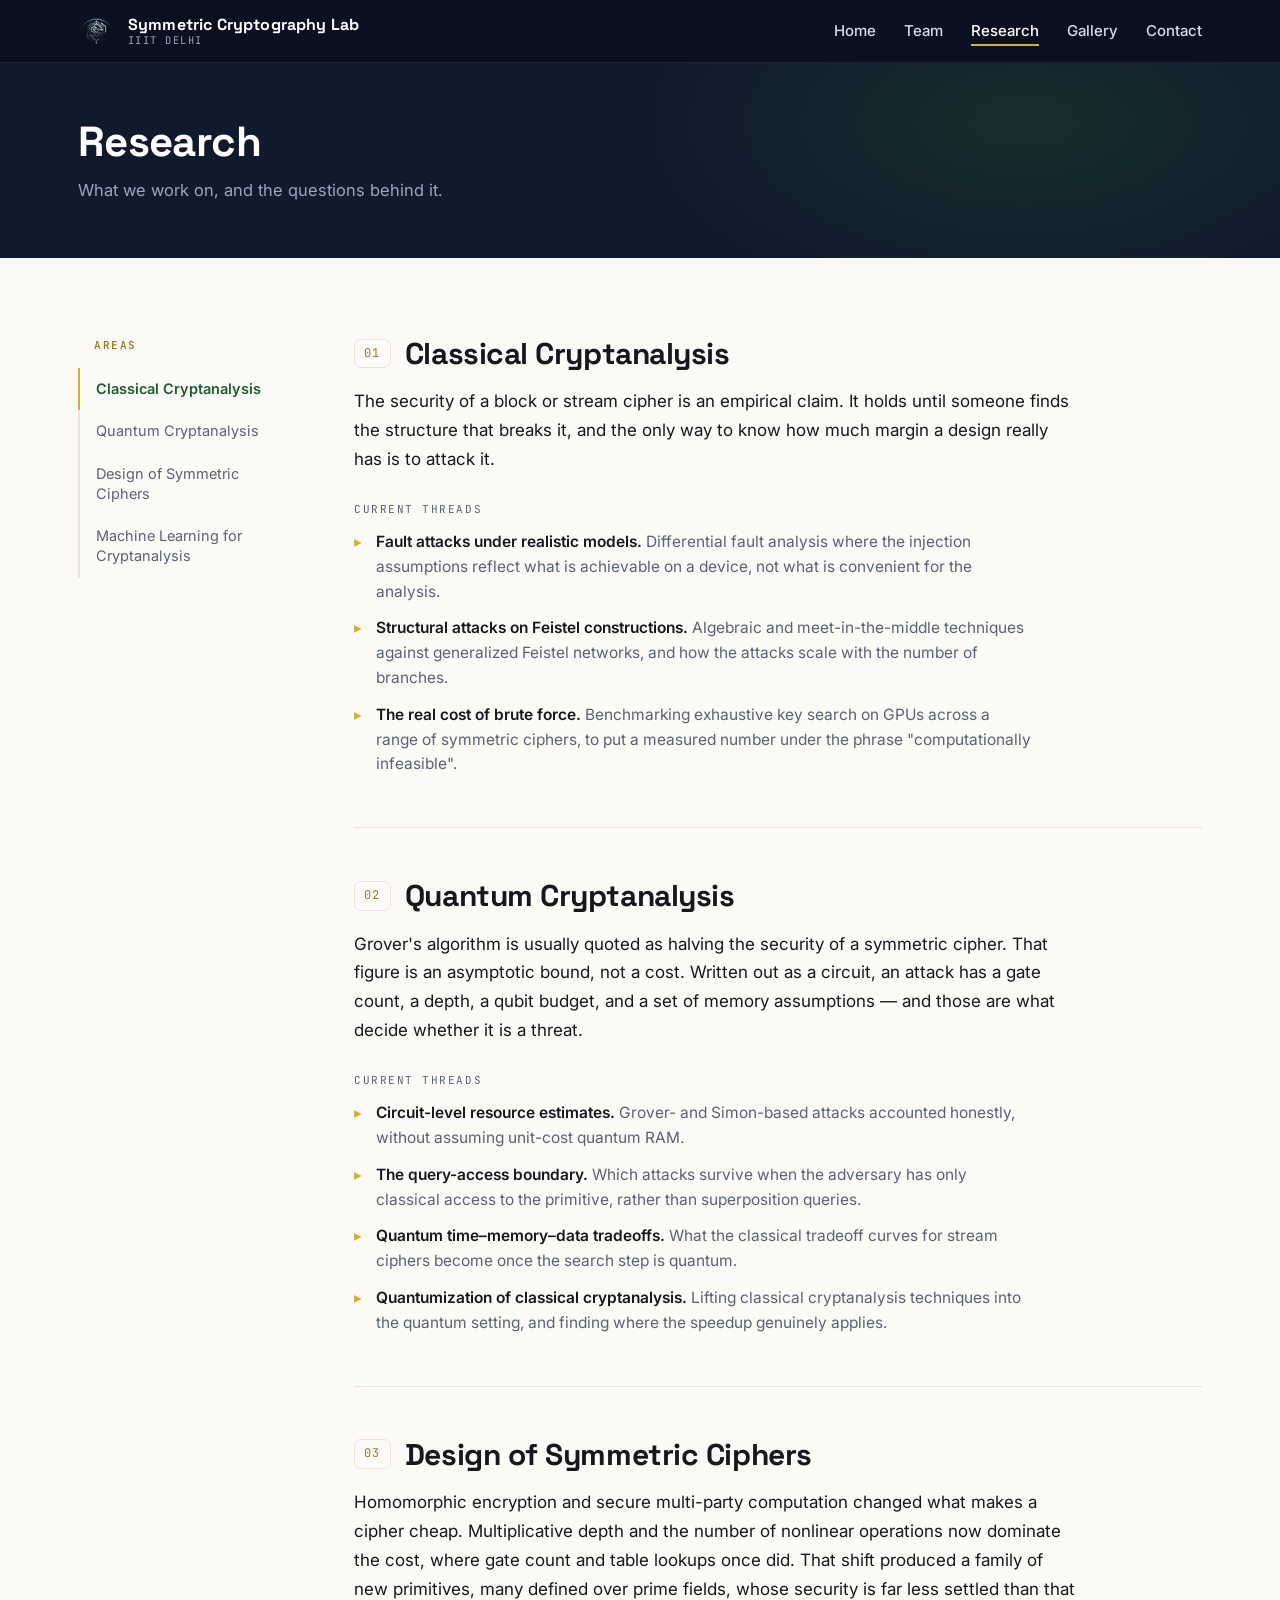
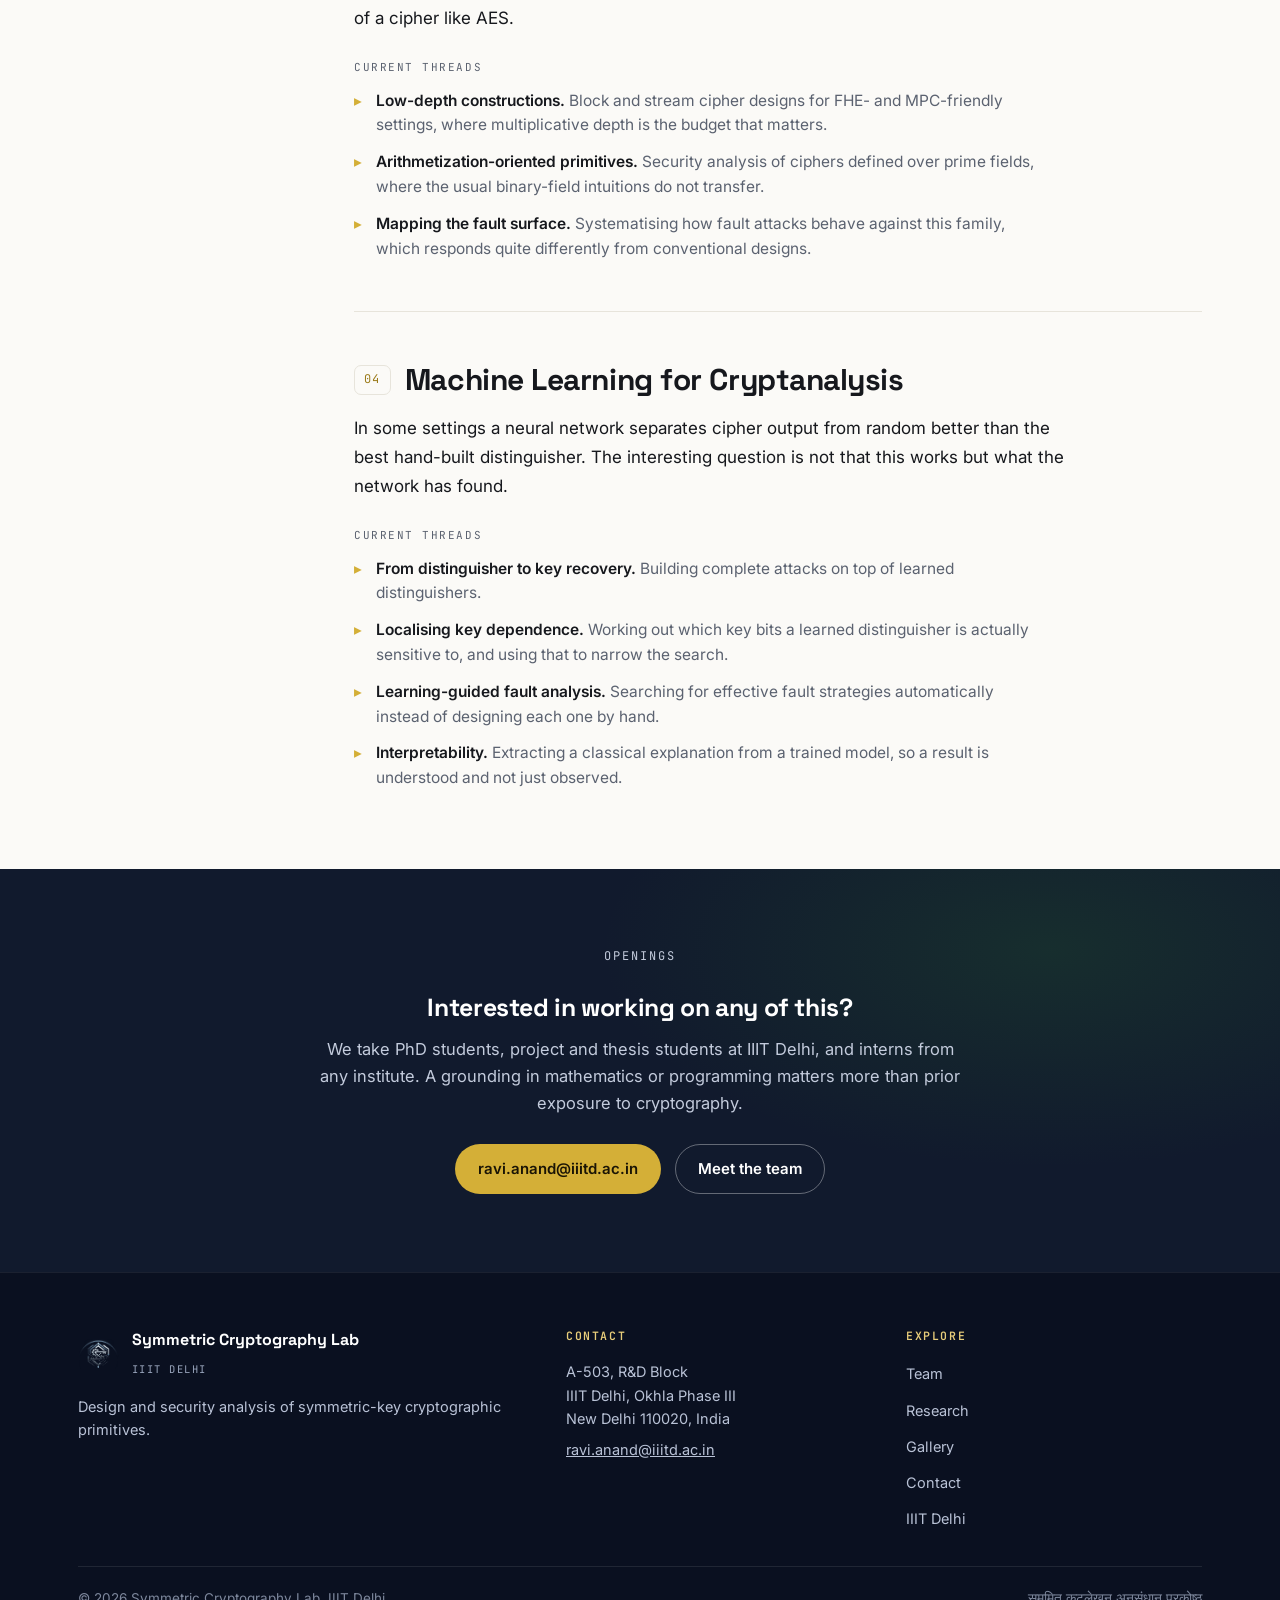
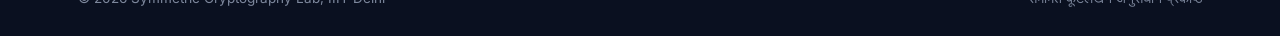
==== commit 6960fe9b: "Update research.html" ====
--- a/research.html
+++ b/research.html
@@ -89,9 +89,9 @@
           someone finds the structure that breaks it, and the only way to know how much
           margin a design really has is to attack it.
         </p>
-        <p class="framing">
+        <!-- <p class="framing">
           We are interested in complete attacks as well as distinguishers, and in attack models that match what an adversary can actually do.
-        </p>
+        </p> -->
 
         <p class="threads-label">Current threads</p>
         <ul class="threads">
@@ -115,10 +115,10 @@
           has a gate count, a depth, a qubit budget, and a set of memory assumptions — and
           those are what decide whether it is a threat.
         </p>
-        <p class="framing">
+        <!-- <p class="framing">
           Our position is that quantum attacks should be costed at circuit level, without
           granting the adversary free quantum memory access.
-        </p>
+        </p> -->
 
         <p class="threads-label">Current threads</p>
         <ul class="threads">
@@ -139,13 +139,14 @@
         <p class="framing">
           Homomorphic encryption and secure multi-party computation changed what makes a
           cipher cheap. Multiplicative depth and the number of nonlinear operations now
-          dominate the cost, where gate count and table lookups once did.
-        </p>
-        <p class="framing">
+          dominate the cost, where gate count and table lookups once did. That shift produced a family of new primitives, many defined over prime fields,
+          whose security is far less settled than that of a cipher like AES.
+        </p>
+        <!-- <p class="framing">
           That shift produced a family of new primitives, many defined over prime fields,
           whose security is far less settled than that of a cipher like AES. Both halves of
           that — building them and breaking them — are open.
-        </p>
+        </p> -->
 
         <p class="threads-label">Current threads</p>
         <ul class="threads">
@@ -167,10 +168,10 @@
           the best hand-built distinguisher. The interesting question is not that this works
           but what the network has found.
         </p>
-        <p class="framing">
+        <!-- <p class="framing">
           We care about turning learned distinguishers into full key-recovery attacks, and
           about reading back the structure they rely on in terms a cryptanalyst can state.
-        </p>
+        </p> -->
 
         <p class="threads-label">Current threads</p>
         <ul class="threads">
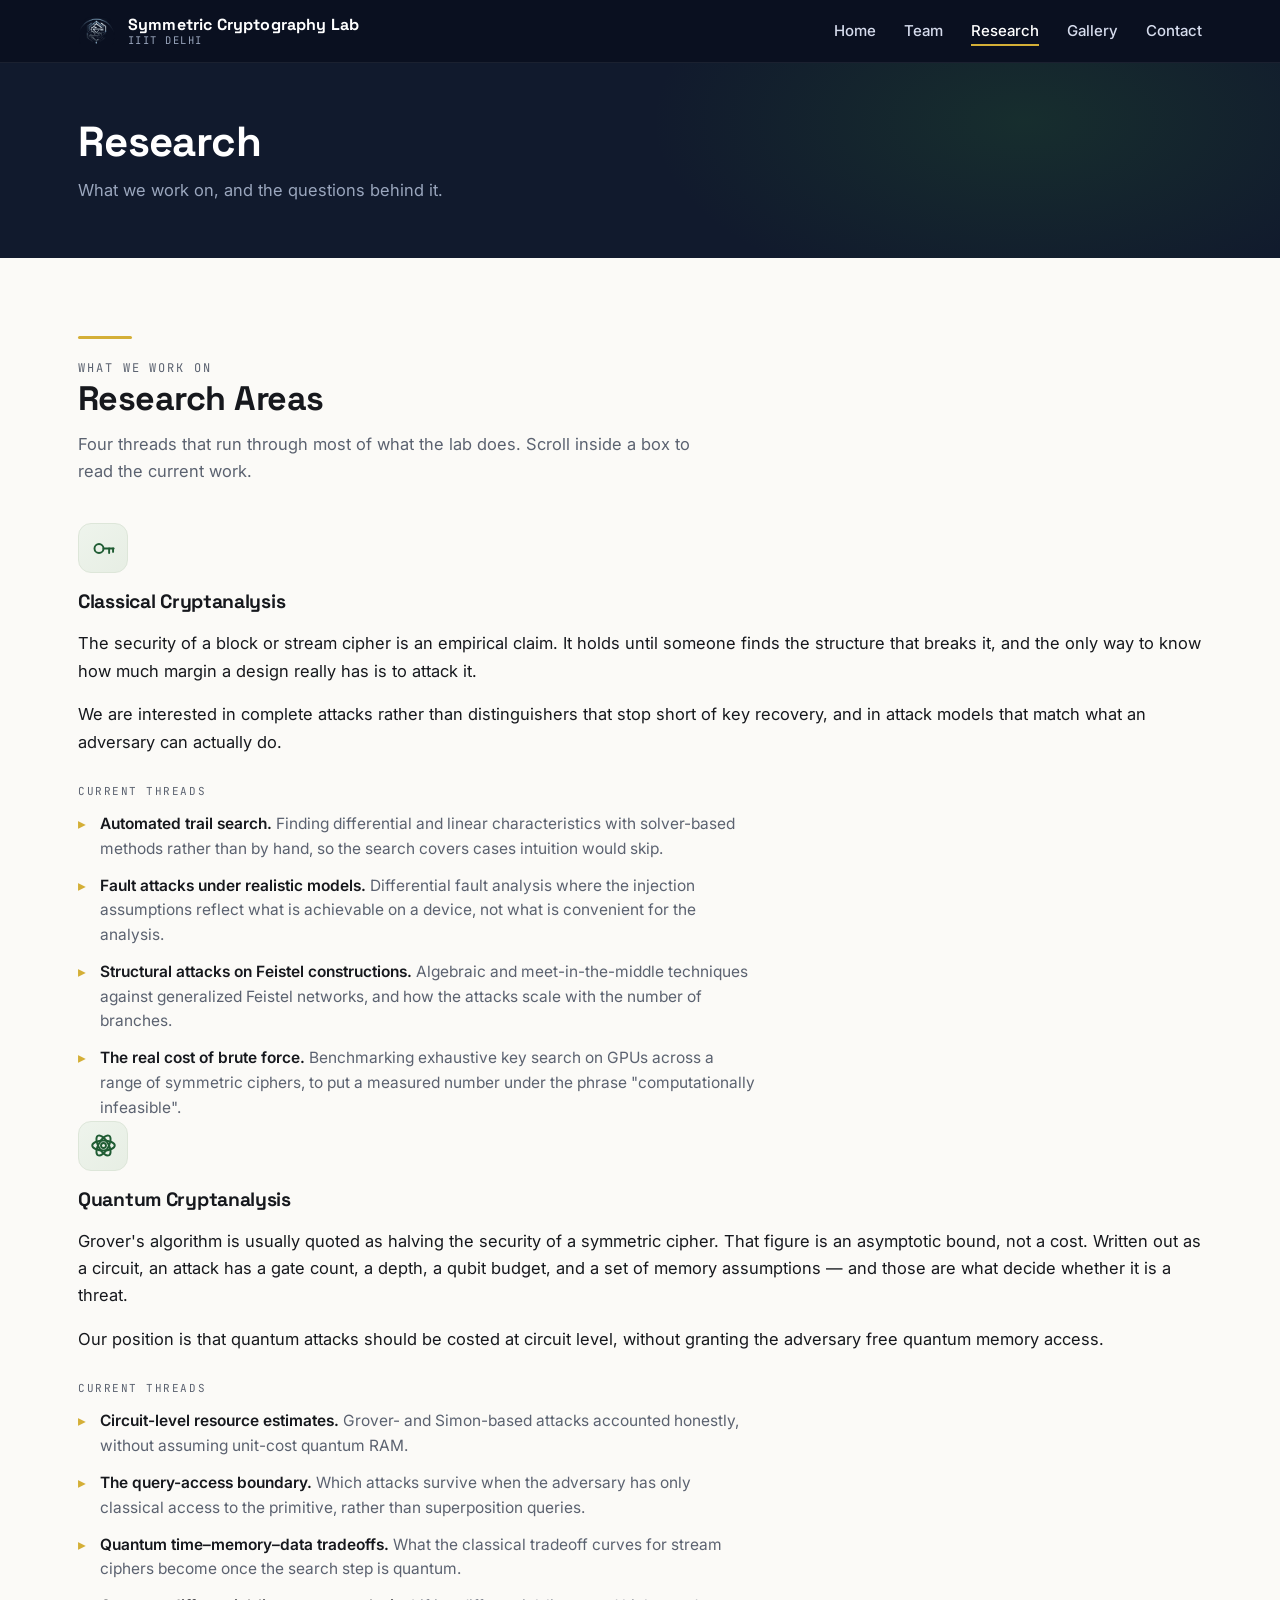
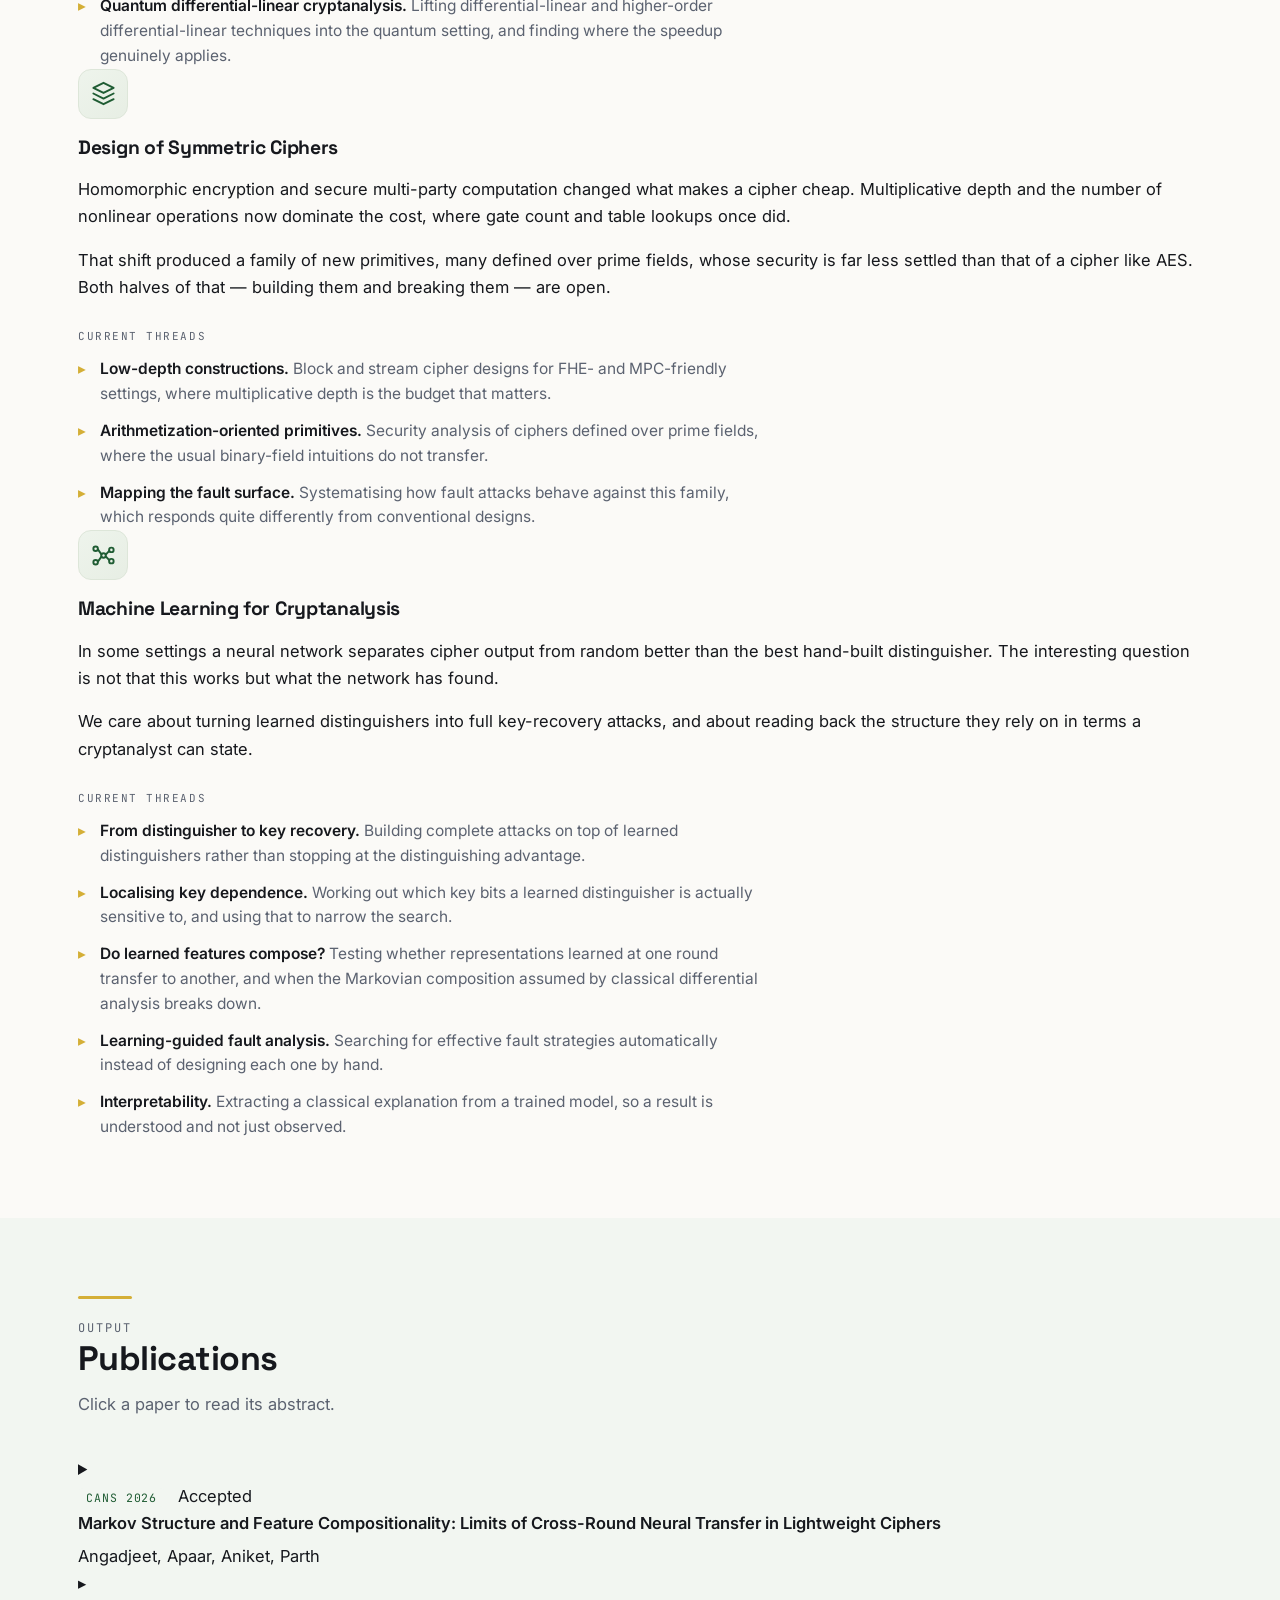
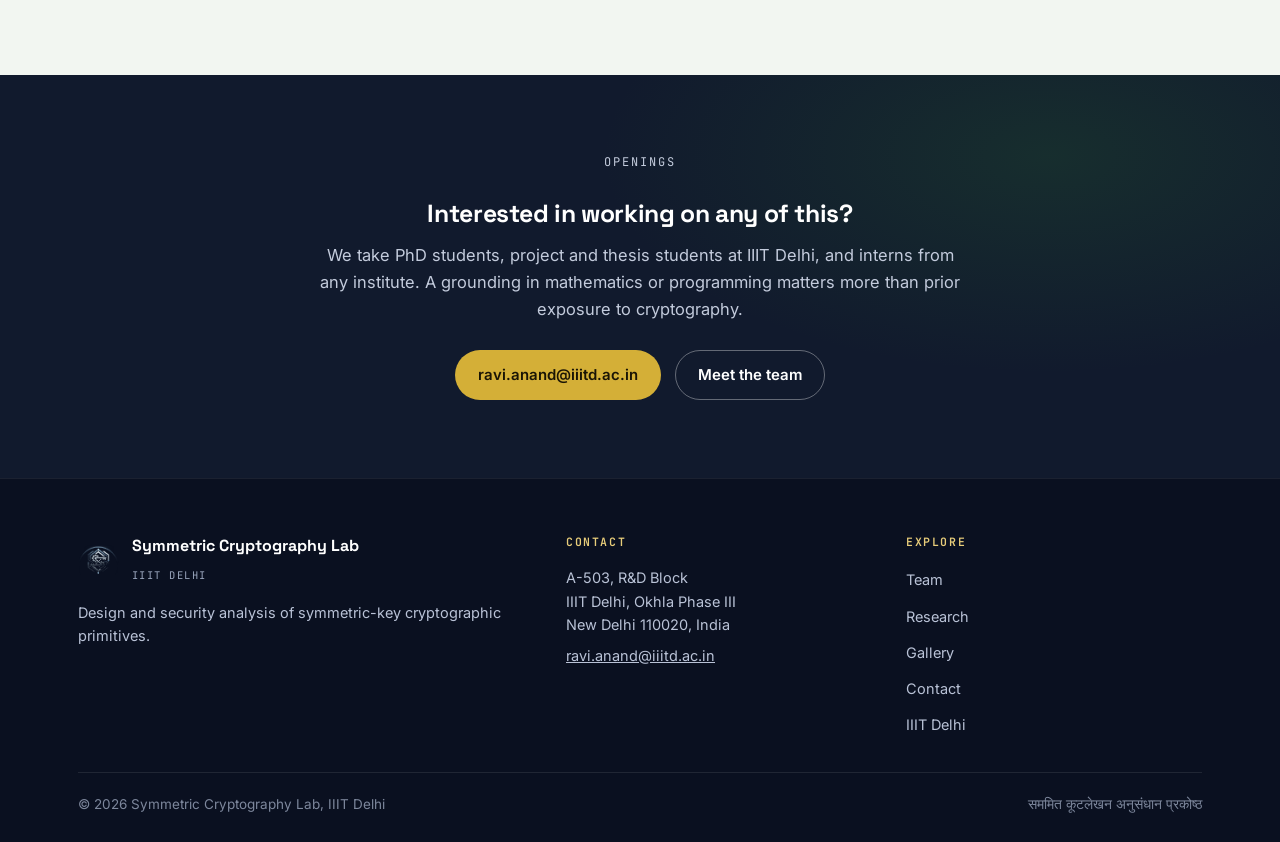
==== commit 1d8303ed: "Update research.html" ====
--- a/research.html
+++ b/research.html
@@ -55,134 +55,238 @@
 
 <!-- ============ AREAS ============ -->
 <!--
-  Each area: a framing paragraph, then the threads currently being pulled on.
-  The left rail highlights whichever area is in view (assets/site.js).
-  To add an area, copy an <article class="area"> block and add a matching
-  <li> to the rail — the id and the href must match.
+  Four fixed-height boxes. The heading stays put and the body scrolls,
+  so adding threads never lengthens the page.
+  To add an area, copy one <article class="area-box"> block.
 -->
 <section class="section">
-  <div class="shell research-layout">
-
-    <!-- STICKY RAIL -->
-    <nav class="rail" aria-label="Research areas">
-      <h4>Areas</h4>
-      <ol>
-        <li><a href="#classical" data-spy-link>Classical Cryptanalysis</a></li>
-        <li><a href="#quantum" data-spy-link>Quantum Cryptanalysis</a></li>
-        <li><a href="#design" data-spy-link>Design of Symmetric Ciphers</a></li>
-        <li><a href="#ml" data-spy-link>Machine Learning for Cryptanalysis</a></li>
-      </ol>
-    </nav>
-
-    <!-- CONTENT -->
-    <div>
+  <div class="shell">
+
+    <div class="section-head">
+      <div class="rule"></div>
+      <p class="eyebrow">What we work on</p>
+      <h2>Research Areas</h2>
+      <p>Four threads that run through most of what the lab does. Scroll inside a box to read the current work.</p>
+    </div>
+
+    <div class="area-grid">
 
       <!-- 1 -->
-      <article class="area" id="classical">
-        <div class="area-head">
-          <span class="area-num">01</span>
-          <h2>Classical Cryptanalysis</h2>
-        </div>
-
-        <p class="framing">
-          The security of a block or stream cipher is an empirical claim. It holds until
-          someone finds the structure that breaks it, and the only way to know how much
-          margin a design really has is to attack it.
+      <article class="area-box">
+        <div class="area-box-head">
+          <div class="card-icon">
+            <svg viewBox="0 0 24 24" fill="none" stroke="currentColor" stroke-width="1.7" stroke-linecap="round" stroke-linejoin="round">
+              <circle cx="8" cy="12" r="4"/><path d="M12 12h9"/><path d="M17 12v4"/><path d="M20.5 12v3"/>
+            </svg>
+          </div>
+          <h3>Classical Cryptanalysis</h3>
+        </div>
+
+        <div class="area-scroll">
+          <p class="framing">
+            The security of a block or stream cipher is an empirical claim. It holds until
+            someone finds the structure that breaks it, and the only way to know how much
+            margin a design really has is to attack it.
+          </p>
+          <p class="framing">
+            We are interested in complete attacks rather than distinguishers that stop short
+            of key recovery, and in attack models that match what an adversary can actually do.
+          </p>
+
+          <p class="threads-label">Current threads</p>
+          <ul class="threads">
+            <li><strong>Automated trail search.</strong> Finding differential and linear characteristics with solver-based methods rather than by hand, so the search covers cases intuition would skip.</li>
+            <li><strong>Fault attacks under realistic models.</strong> Differential fault analysis where the injection assumptions reflect what is achievable on a device, not what is convenient for the analysis.</li>
+            <li><strong>Structural attacks on Feistel constructions.</strong> Algebraic and meet-in-the-middle techniques against generalized Feistel networks, and how the attacks scale with the number of branches.</li>
+            <li><strong>The real cost of brute force.</strong> Benchmarking exhaustive key search on GPUs across a range of symmetric ciphers, to put a measured number under the phrase "computationally infeasible".</li>
+          </ul>
+        </div>
+      </article>
+
+      <!-- 2 -->
+      <article class="area-box">
+        <div class="area-box-head">
+          <div class="card-icon">
+            <svg viewBox="0 0 24 24" fill="none" stroke="currentColor" stroke-width="1.7" stroke-linecap="round" stroke-linejoin="round">
+              <circle cx="12" cy="12" r="2.2"/>
+              <ellipse cx="12" cy="12" rx="10" ry="4.4"/>
+              <ellipse cx="12" cy="12" rx="10" ry="4.4" transform="rotate(60 12 12)"/>
+              <ellipse cx="12" cy="12" rx="10" ry="4.4" transform="rotate(120 12 12)"/>
+            </svg>
+          </div>
+          <h3>Quantum Cryptanalysis</h3>
+        </div>
+
+        <div class="area-scroll">
+          <p class="framing">
+            Grover's algorithm is usually quoted as halving the security of a symmetric cipher.
+            That figure is an asymptotic bound, not a cost. Written out as a circuit, an attack
+            has a gate count, a depth, a qubit budget, and a set of memory assumptions — and
+            those are what decide whether it is a threat.
+          </p>
+          <p class="framing">
+            Our position is that quantum attacks should be costed at circuit level, without
+            granting the adversary free quantum memory access.
+          </p>
+
+          <p class="threads-label">Current threads</p>
+          <ul class="threads">
+            <li><strong>Circuit-level resource estimates.</strong> Grover- and Simon-based attacks accounted honestly, without assuming unit-cost quantum RAM.</li>
+            <li><strong>The query-access boundary.</strong> Which attacks survive when the adversary has only classical access to the primitive, rather than superposition queries.</li>
+            <li><strong>Quantum time–memory–data tradeoffs.</strong> What the classical tradeoff curves for stream ciphers become once the search step is quantum.</li>
+            <li><strong>Quantum differential-linear cryptanalysis.</strong> Lifting differential-linear and higher-order differential-linear techniques into the quantum setting, and finding where the speedup genuinely applies.</li>
+          </ul>
+        </div>
+      </article>
+
+      <!-- 3 -->
+      <article class="area-box">
+        <div class="area-box-head">
+          <div class="card-icon">
+            <svg viewBox="0 0 24 24" fill="none" stroke="currentColor" stroke-width="1.7" stroke-linecap="round" stroke-linejoin="round">
+              <path d="M12 2.5 21 7l-9 4.5L3 7z"/><path d="M3 12l9 4.5L21 12"/><path d="M3 17l9 4.5L21 17"/>
+            </svg>
+          </div>
+          <h3>Design of Symmetric Ciphers</h3>
+        </div>
+
+        <div class="area-scroll">
+          <p class="framing">
+            Homomorphic encryption and secure multi-party computation changed what makes a
+            cipher cheap. Multiplicative depth and the number of nonlinear operations now
+            dominate the cost, where gate count and table lookups once did.
+          </p>
+          <p class="framing">
+            That shift produced a family of new primitives, many defined over prime fields,
+            whose security is far less settled than that of a cipher like AES. Both halves of
+            that — building them and breaking them — are open.
+          </p>
+
+          <p class="threads-label">Current threads</p>
+          <ul class="threads">
+            <li><strong>Low-depth constructions.</strong> Block and stream cipher designs for FHE- and MPC-friendly settings, where multiplicative depth is the budget that matters.</li>
+            <li><strong>Arithmetization-oriented primitives.</strong> Security analysis of ciphers defined over prime fields, where the usual binary-field intuitions do not transfer.</li>
+            <li><strong>Mapping the fault surface.</strong> Systematising how fault attacks behave against this family, which responds quite differently from conventional designs.</li>
+          </ul>
+        </div>
+      </article>
+
+      <!-- 4 -->
+      <article class="area-box">
+        <div class="area-box-head">
+          <div class="card-icon">
+            <svg viewBox="0 0 24 24" fill="none" stroke="currentColor" stroke-width="1.7" stroke-linecap="round" stroke-linejoin="round">
+              <circle cx="5" cy="6" r="2"/><circle cx="5" cy="18" r="2"/><circle cx="12" cy="12" r="2"/><circle cx="19" cy="7" r="2"/><circle cx="19" cy="17" r="2"/>
+              <path d="M7 6.6 10.2 11M7 17.4 10.2 13M14 11.3 17.1 7.8M14 12.8 17.1 16.2"/>
+            </svg>
+          </div>
+          <h3>Machine Learning for Cryptanalysis</h3>
+        </div>
+
+        <div class="area-scroll">
+          <p class="framing">
+            In some settings a neural network separates cipher output from random better than
+            the best hand-built distinguisher. The interesting question is not that this works
+            but what the network has found.
+          </p>
+          <p class="framing">
+            We care about turning learned distinguishers into full key-recovery attacks, and
+            about reading back the structure they rely on in terms a cryptanalyst can state.
+          </p>
+
+          <p class="threads-label">Current threads</p>
+          <ul class="threads">
+            <li><strong>From distinguisher to key recovery.</strong> Building complete attacks on top of learned distinguishers rather than stopping at the distinguishing advantage.</li>
+            <li><strong>Localising key dependence.</strong> Working out which key bits a learned distinguisher is actually sensitive to, and using that to narrow the search.</li>
+            <li><strong>Do learned features compose?</strong> Testing whether representations learned at one round transfer to another, and when the Markovian composition assumed by classical differential analysis breaks down.</li>
+            <li><strong>Learning-guided fault analysis.</strong> Searching for effective fault strategies automatically instead of designing each one by hand.</li>
+            <li><strong>Interpretability.</strong> Extracting a classical explanation from a trained model, so a result is understood and not just observed.</li>
+          </ul>
+        </div>
+      </article>
+
+    </div>
+  </div>
+</section>
+
+<!-- ============ PUBLICATIONS ============ -->
+<!--
+  Each paper is a <details> element — click the row to expand the abstract.
+  No JavaScript involved; it works with the keyboard and without JS.
+
+  To add a paper, copy one block:
+
+    <details class="pub-item">
+      <summary>
+        <div>
+          <div class="pub-badges">
+            <span class="venue">VENUE YEAR</span>
+            <span class="status">Accepted</span>      (the status badge is optional)
+          </div>
+          <span class="pub-title">Title</span>
+          <span class="pub-authors">Author One, Author Two</span>
+        </div>
+        <span class="pub-chevron" aria-hidden="true">▸</span>
+      </summary>
+      <div class="pub-abstract">
+        <h4>Abstract</h4>
+        <p>...</p>
+      </div>
+    </details>
+-->
+<section class="section tinted">
+  <div class="shell">
+
+    <div class="section-head">
+      <div class="rule"></div>
+      <p class="eyebrow">Output</p>
+      <h2>Publications</h2>
+      <p>Click a paper to read its abstract.</p>
+    </div>
+
+    <details class="pub-item">
+      <summary>
+        <div>
+          <div class="pub-badges">
+            <span class="venue">CANS 2026</span>
+            <span class="status">Accepted</span>
+          </div>
+          <span class="pub-title">Markov Structure and Feature Compositionality: Limits of Cross-Round Neural Transfer in Lightweight Ciphers</span>
+          <span class="pub-authors">Angadjeet, Apaar, Aniket, Parth</span>
+        </div>
+        <span class="pub-chevron" aria-hidden="true">▸</span>
+      </summary>
+
+      <div class="pub-abstract">
+        <h4>Abstract</h4>
+        <p>
+          Neural distinguishers have surpassed classical methods on round-reduced block
+          ciphers, yet whether their learned representations obey the Markovian composition
+          assumed by classical differential analysis remains unknown, with direct implications
+          for the scalability of neural key-recovery attacks and the reliable evaluation of
+          cipher security margins. We hypothesize that the answer is architecture-dependent:
+          ciphers whose round functions preserve monotone differential bias signs across rounds
+          support positive cross-round transfer, while those that violate this condition induce
+          systematic failure. To test this, we conduct controlled cross-round transfer
+          experiments on three cipher families, Speck32/64 (ARX), Simon32/64 (Feistel), and
+          Present (SPN), spanning seven architectures, and prove a Markov-Transfer theorem
+          showing that positive transfer is guaranteed under independent round keys when a
+          distinguisher uses only DDT features and per-bit biases preserve sign across rounds.
+          Across these architectures, SPN ciphers satisfy the theorem's conditions and exhibit
+          near-perfect positive transfer, while Feistel and ARX ciphers systematically violate
+          the monotone bias condition. We trace Simon32/64's violation to the AND gate's
+          data-dependent differential propagation, which causes bias-sign oscillation across
+          rounds and produces a phenomenon we term anti-transfer, wherein models trained at
+          higher rounds perform significantly below chance on lower-round data. Conditional
+          mutual information estimation and VAE-based Markov tests confirm that the cipher
+          itself is memoryless, establishing that non-monotonic behavior arises from the neural
+          representation interacting with the round function structure rather than from any
+          violation of the cipher's Markov properties. These findings have implications for
+          neural key-recovery strategies and for lightweight cipher design.
         </p>
-        <!-- <p class="framing">
-          We are interested in complete attacks as well as distinguishers, and in attack models that match what an adversary can actually do.
-        </p> -->
-
-        <p class="threads-label">Current threads</p>
-        <ul class="threads">
-          <!-- <li><strong>Automated trail search.</strong> Finding differential and linear characteristics with solver-based methods rather than by hand, so the search covers cases intuition would skip.</li> -->
-          <li><strong>Fault attacks under realistic models.</strong> Differential fault analysis where the injection assumptions reflect what is achievable on a device, not what is convenient for the analysis.</li>
-          <li><strong>Structural attacks on Feistel constructions.</strong> Algebraic and meet-in-the-middle techniques against generalized Feistel networks, and how the attacks scale with the number of branches.</li>
-          <li><strong>The real cost of brute force.</strong> Benchmarking exhaustive key search on GPUs across a range of symmetric ciphers, to put a measured number under the phrase "computationally infeasible".</li>
-        </ul>
-      </article>
-
-      <!-- 2 -->
-      <article class="area" id="quantum">
-        <div class="area-head">
-          <span class="area-num">02</span>
-          <h2>Quantum Cryptanalysis</h2>
-        </div>
-
-        <p class="framing">
-          Grover's algorithm is usually quoted as halving the security of a symmetric cipher.
-          That figure is an asymptotic bound, not a cost. Written out as a circuit, an attack
-          has a gate count, a depth, a qubit budget, and a set of memory assumptions — and
-          those are what decide whether it is a threat.
-        </p>
-        <!-- <p class="framing">
-          Our position is that quantum attacks should be costed at circuit level, without
-          granting the adversary free quantum memory access.
-        </p> -->
-
-        <p class="threads-label">Current threads</p>
-        <ul class="threads">
-          <li><strong>Circuit-level resource estimates.</strong> Grover- and Simon-based attacks accounted honestly, without assuming unit-cost quantum RAM.</li>
-          <li><strong>The query-access boundary.</strong> Which attacks survive when the adversary has only classical access to the primitive, rather than superposition queries.</li>
-          <li><strong>Quantum time–memory–data tradeoffs.</strong> What the classical tradeoff curves for stream ciphers become once the search step is quantum.</li>
-          <li><strong>Quantumization of classical cryptanalysis.</strong> Lifting classical cryptanalysis techniques into the quantum setting, and finding where the speedup genuinely applies.</li>
-        </ul>
-      </article>
-
-      <!-- 3 -->
-      <article class="area" id="design">
-        <div class="area-head">
-          <span class="area-num">03</span>
-          <h2>Design of Symmetric Ciphers</h2>
-        </div>
-
-        <p class="framing">
-          Homomorphic encryption and secure multi-party computation changed what makes a
-          cipher cheap. Multiplicative depth and the number of nonlinear operations now
-          dominate the cost, where gate count and table lookups once did. That shift produced a family of new primitives, many defined over prime fields,
-          whose security is far less settled than that of a cipher like AES.
-        </p>
-        <!-- <p class="framing">
-          That shift produced a family of new primitives, many defined over prime fields,
-          whose security is far less settled than that of a cipher like AES. Both halves of
-          that — building them and breaking them — are open.
-        </p> -->
-
-        <p class="threads-label">Current threads</p>
-        <ul class="threads">
-          <li><strong>Low-depth constructions.</strong> Block and stream cipher designs for FHE- and MPC-friendly settings, where multiplicative depth is the budget that matters.</li>
-          <li><strong>Arithmetization-oriented primitives.</strong> Security analysis of ciphers defined over prime fields, where the usual binary-field intuitions do not transfer.</li>
-          <li><strong>Mapping the fault surface.</strong> Systematising how fault attacks behave against this family, which responds quite differently from conventional designs.</li>
-        </ul>
-      </article>
-
-      <!-- 4 -->
-      <article class="area" id="ml">
-        <div class="area-head">
-          <span class="area-num">04</span>
-          <h2>Machine Learning for Cryptanalysis</h2>
-        </div>
-
-        <p class="framing">
-          In some settings a neural network separates cipher output from random better than
-          the best hand-built distinguisher. The interesting question is not that this works
-          but what the network has found.
-        </p>
-        <!-- <p class="framing">
-          We care about turning learned distinguishers into full key-recovery attacks, and
-          about reading back the structure they rely on in terms a cryptanalyst can state.
-        </p> -->
-
-        <p class="threads-label">Current threads</p>
-        <ul class="threads">
-          <li><strong>From distinguisher to key recovery.</strong> Building complete attacks on top of learned distinguishers.</li>
-          <li><strong>Localising key dependence.</strong> Working out which key bits a learned distinguisher is actually sensitive to, and using that to narrow the search.</li>
-          <li><strong>Learning-guided fault analysis.</strong> Searching for effective fault strategies automatically instead of designing each one by hand.</li>
-          <li><strong>Interpretability.</strong> Extracting a classical explanation from a trained model, so a result is understood and not just observed.</li>
-        </ul>
-      </article>
-
-    </div>
+      </div>
+    </details>
+
   </div>
 </section>
 
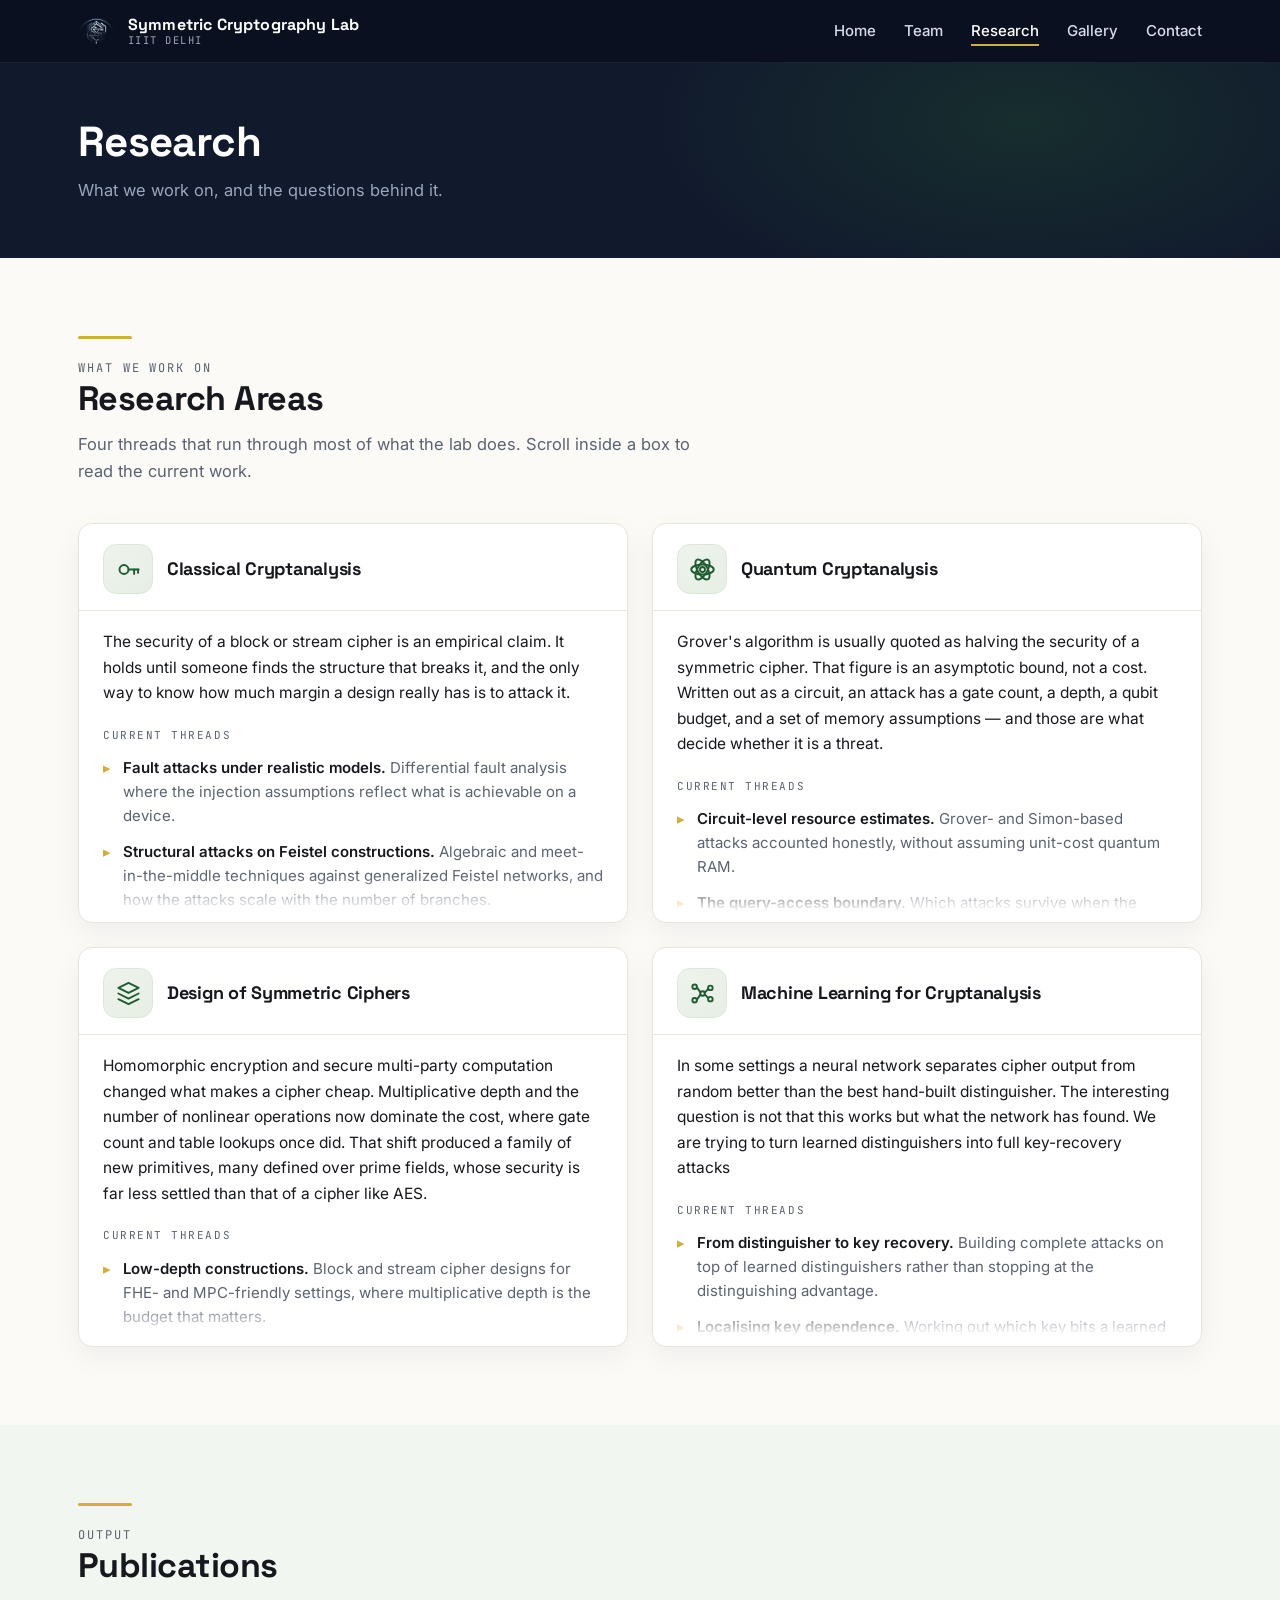
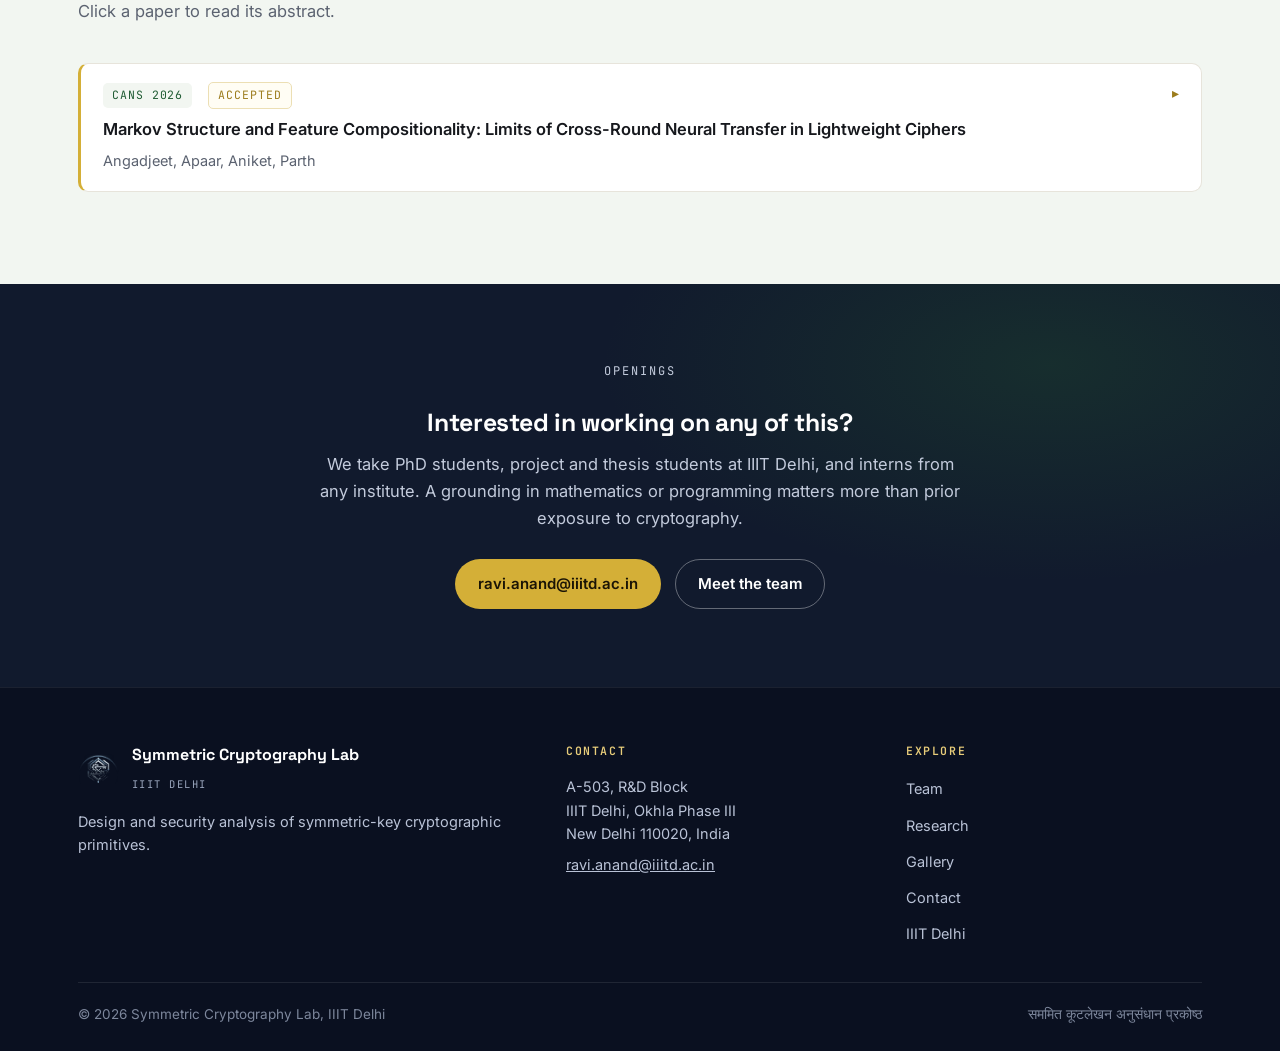
==== commit ea794ab0: "Update research.html" ====
--- a/research.html
+++ b/research.html
@@ -88,15 +88,15 @@
             someone finds the structure that breaks it, and the only way to know how much
             margin a design really has is to attack it.
           </p>
-          <p class="framing">
+          <!-- <p class="framing">
             We are interested in complete attacks rather than distinguishers that stop short
             of key recovery, and in attack models that match what an adversary can actually do.
-          </p>
+          </p> -->
 
           <p class="threads-label">Current threads</p>
           <ul class="threads">
-            <li><strong>Automated trail search.</strong> Finding differential and linear characteristics with solver-based methods rather than by hand, so the search covers cases intuition would skip.</li>
-            <li><strong>Fault attacks under realistic models.</strong> Differential fault analysis where the injection assumptions reflect what is achievable on a device, not what is convenient for the analysis.</li>
+            <!-- <li><strong>Automated trail search.</strong> Finding differential and linear characteristics with solver-based methods rather than by hand, so the search covers cases intuition would skip.</li> -->
+            <li><strong>Fault attacks under realistic models.</strong> Differential fault analysis where the injection assumptions reflect what is achievable on a device.</li>
             <li><strong>Structural attacks on Feistel constructions.</strong> Algebraic and meet-in-the-middle techniques against generalized Feistel networks, and how the attacks scale with the number of branches.</li>
             <li><strong>The real cost of brute force.</strong> Benchmarking exhaustive key search on GPUs across a range of symmetric ciphers, to put a measured number under the phrase "computationally infeasible".</li>
           </ul>
@@ -124,17 +124,17 @@
             has a gate count, a depth, a qubit budget, and a set of memory assumptions — and
             those are what decide whether it is a threat.
           </p>
-          <p class="framing">
+          <!-- <p class="framing">
             Our position is that quantum attacks should be costed at circuit level, without
             granting the adversary free quantum memory access.
-          </p>
+          </p> -->
 
           <p class="threads-label">Current threads</p>
           <ul class="threads">
             <li><strong>Circuit-level resource estimates.</strong> Grover- and Simon-based attacks accounted honestly, without assuming unit-cost quantum RAM.</li>
             <li><strong>The query-access boundary.</strong> Which attacks survive when the adversary has only classical access to the primitive, rather than superposition queries.</li>
             <li><strong>Quantum time–memory–data tradeoffs.</strong> What the classical tradeoff curves for stream ciphers become once the search step is quantum.</li>
-            <li><strong>Quantum differential-linear cryptanalysis.</strong> Lifting differential-linear and higher-order differential-linear techniques into the quantum setting, and finding where the speedup genuinely applies.</li>
+            <li><strong>Quantumization of classical cryptanalysis.</strong> Lifting classical cryptanalysis techniques into the quantum setting, and finding where the speedup genuinely applies.</li>
           </ul>
         </div>
       </article>
@@ -154,13 +154,14 @@
           <p class="framing">
             Homomorphic encryption and secure multi-party computation changed what makes a
             cipher cheap. Multiplicative depth and the number of nonlinear operations now
-            dominate the cost, where gate count and table lookups once did.
+            dominate the cost, where gate count and table lookups once did. That shift 
+            produced a family of new primitives, many defined over prime fields,
+            whose security is far less settled than that of a cipher like AES.
           </p>
-          <p class="framing">
-            That shift produced a family of new primitives, many defined over prime fields,
-            whose security is far less settled than that of a cipher like AES. Both halves of
+          <!-- <p class="framing">
+             Both halves of
             that — building them and breaking them — are open.
-          </p>
+          </p> -->
 
           <p class="threads-label">Current threads</p>
           <ul class="threads">
@@ -187,12 +188,13 @@
           <p class="framing">
             In some settings a neural network separates cipher output from random better than
             the best hand-built distinguisher. The interesting question is not that this works
-            but what the network has found.
+            but what the network has found. We are trying to turn learned distinguishers into 
+            full key-recovery attacks
           </p>
-          <p class="framing">
+          <!-- <p class="framing">
             We care about turning learned distinguishers into full key-recovery attacks, and
             about reading back the structure they rely on in terms a cryptanalyst can state.
-          </p>
+          </p> -->
 
           <p class="threads-label">Current threads</p>
           <ul class="threads">
--- a/style.css
+++ b/style.css
@@ -879,94 +879,88 @@
 /* ============================================================
    RESEARCH PAGE
    ============================================================ */
-.research-layout {
+
+/* ---------- AREA BOXES (each scrolls inside a fixed height) ---------- */
+.area-grid {
   display: grid;
-  grid-template-columns: 216px 1fr;
-  gap: 60px;
-  align-items: start;
-}
-
-/* sticky rail of area links */
-.rail { position: sticky; top: 92px; }
-
-.rail h4 {
+  grid-template-columns: repeat(2, 1fr);
+  gap: 24px;
+}
+
+.area-box {
+  position: relative;
+  display: flex;
+  flex-direction: column;
+  height: 400px;
+  background: #fff;
+  border: 1px solid var(--line);
+  border-radius: var(--radius);
+  box-shadow: 0 10px 28px rgba(12,20,40,.05);
+  overflow: hidden;
+  transition: border-color .2s ease, box-shadow .2s ease;
+}
+
+/* fade at the foot of the box, so it reads as "there is more below" */
+.area-box::after {
+  content: "";
+  position: absolute;
+  left: 1px;
+  right: 9px;
+  bottom: 0;
+  height: 46px;
+  background: linear-gradient(rgba(255,255,255,0), #fff 78%);
+  pointer-events: none;
+  border-radius: 0 0 var(--radius) var(--radius);
+}
+
+.area-box:hover {
+  border-color: #ddd8c9;
+  box-shadow: 0 14px 34px rgba(12,20,40,.09);
+}
+
+/* header stays put while the body scrolls */
+.area-box-head {
+  flex: none;
+  display: flex;
+  align-items: center;
+  gap: 14px;
+  padding: 20px 24px 16px;
+  border-bottom: 1px solid var(--line);
+}
+
+.area-box-head h3 { font-size: 18px; line-height: 1.3; }
+.area-box-head .card-icon { margin-bottom: 0; flex: none; }
+
+.area-scroll {
+  flex: 1;
+  overflow-y: auto;
+  padding: 18px 24px 22px;
+  overscroll-behavior: contain;
+  scrollbar-width: thin;
+  scrollbar-color: #ddd8c9 transparent;
+}
+
+.area-scroll::-webkit-scrollbar { width: 8px; }
+.area-scroll::-webkit-scrollbar-track { background: transparent; }
+.area-scroll::-webkit-scrollbar-thumb { background: #ddd8c9; border-radius: 8px; }
+.area-scroll::-webkit-scrollbar-thumb:hover { background: var(--gold); }
+
+.framing {
+  font-size: 15.5px;
+  line-height: 1.65;
+  color: var(--text);
+  margin: 0 0 10px;
+}
+
+.framing + .framing { color: var(--muted); font-size: 15px; }
+
+.threads-label {
   font-family: var(--mono);
   font-size: 11px;
   letter-spacing: .14em;
   text-transform: uppercase;
-  color: var(--gold-d);
-  margin: 0 0 14px 16px;
-  font-weight: 600;
-}
-
-.rail ol { list-style: none; margin: 0; padding: 0; }
-
-.rail a {
-  display: block;
-  padding: 11px 0 11px 16px;
-  border-left: 2px solid var(--line);
   color: var(--muted);
-  text-decoration: none;
-  font-size: 14.5px;
-  line-height: 1.4;
-  transition: color .18s ease, border-color .18s ease;
-}
-
-.rail a:hover { color: var(--green-d); border-left-color: #cfd6cb; }
-
-.rail a.is-active {
-  color: var(--green-d);
-  border-left-color: var(--gold);
-  font-weight: 600;
-}
-
-/* one research area */
-.area {
-  padding-bottom: 50px;
-  margin-bottom: 50px;
-  border-bottom: 1px solid var(--line);
-  scroll-margin-top: 88px;
-}
-
-.area:last-of-type { border-bottom: 0; margin-bottom: 0; padding-bottom: 0; }
-
-.area-head {
-  display: flex;
-  align-items: center;
-  gap: 14px;
-  margin-bottom: 16px;
-}
-
-.area-num {
-  font-family: var(--mono);
-  font-size: 12px;
-  letter-spacing: .12em;
-  color: var(--gold-d);
-  border: 1px solid var(--line);
-  border-radius: 7px;
-  padding: 4px 9px;
-  flex: none;
-}
-
-.area h2 { font-size: clamp(24px, 3vw, 30px); }
-
-.area .framing {
-  font-size: 17px;
-  line-height: 1.7;
-  color: var(--text);
-  max-width: 66ch;
-  margin: 0 0 10px;
-}
-
-.area .framing + .framing { color: var(--muted); font-size: 16px; }
-
-.threads-label {
-  font-family: var(--mono);
-  font-size: 11px;
-  letter-spacing: .14em;
-  text-transform: uppercase;
-  color: var(--muted);
-  margin: 26px 0 12px;
+  margin: 20px 0 12px;
 }
 
 .threads {
@@ -975,13 +969,12 @@
   padding: 0;
   display: grid;
   gap: 12px;
-  max-width: 68ch;
 }
 
 .threads li {
   position: relative;
-  padding-left: 22px;
-  font-size: 15.5px;
+  padding-left: 20px;
+  font-size: 15px;
   line-height: 1.6;
   color: var(--muted);
 }
@@ -997,6 +990,115 @@
 
 .threads li strong { color: var(--text); font-weight: 600; }
 
+/* ---------- PUBLICATIONS (click to expand the abstract) ---------- */
+.pub-item {
+  background: #fff;
+  border: 1px solid var(--line);
+  border-left: 3px solid var(--gold);
+  border-radius: 10px;
+  margin-bottom: 14px;
+  transition: box-shadow .18s ease;
+}
+
+.pub-item:hover { box-shadow: 0 8px 22px rgba(12,20,40,.07); }
+
+.pub-item summary {
+  list-style: none;
+  cursor: pointer;
+  padding: 18px 22px;
+  display: grid;
+  grid-template-columns: 1fr 20px;
+  gap: 16px;
+  align-items: start;
+}
+
+.pub-item summary::-webkit-details-marker { display: none; }
+.pub-item summary:hover .pub-title { color: var(--green-d); }
+.pub-item summary:focus-visible { outline: 2px solid var(--gold); outline-offset: -2px; border-radius: 8px; }
+
+.pub-badges {
+  display: flex;
+  flex-wrap: wrap;
+  gap: 8px;
+  align-items: center;
+  margin-bottom: 9px;
+}
+
+.venue {
+  font-family: var(--mono);
+  font-size: 11.5px;
+  letter-spacing: .08em;
+  text-transform: uppercase;
+  color: var(--green-d);
+  background: var(--paper-2);
+  border-radius: 5px;
+  padding: 3px 9px;
+}
+
+.status {
+  font-family: var(--mono);
+  font-size: 11.5px;
+  letter-spacing: .08em;
+  text-transform: uppercase;
+  color: var(--gold-d);
+  border: 1px solid #ecdfb4;
+  background: #fffdf4;
+  border-radius: 5px;
+  padding: 3px 9px;
+}
+
+.pub-title {
+  display: block;
+  font-weight: 600;
+  font-size: 16.5px;
+  line-height: 1.45;
+  color: var(--text);
+  margin-bottom: 7px;
+  transition: color .18s ease;
+}
+
+.pub-authors { display: block; font-size: 14.5px; color: var(--muted); }
+
+.pub-chevron {
+  color: var(--gold-d);
+  font-size: 14px;
+  line-height: 1.6;
+  transition: transform .22s ease;
+  justify-self: end;
+}
+
+.pub-item[open] .pub-chevron { transform: rotate(90deg); }
+
+.pub-abstract {
+  padding: 18px 22px 22px;
+  border-top: 1px solid var(--line);
+}
+
+.pub-abstract h4 {
+  font-family: var(--mono);
+  font-size: 11px;
+  letter-spacing: .14em;
+  text-transform: uppercase;
+  color: var(--gold-d);
+  margin: 0 0 10px;
+  font-weight: 600;
+}
+
+.pub-abstract p {
+  margin: 0;
+  font-size: 15px;
+  line-height: 1.75;
+  color: var(--muted);
+  max-width: 82ch;
+  text-align: justify;
+}
+
+.pub-empty {
+  font-size: 15px;
+  color: var(--muted);
+  margin: 0;
+}
+
 /* closing call to action */
 .cta-band { max-width: 640px; margin: 0 auto; text-align: center; }
 .cta-band h2 { margin-bottom: 14px; }
@@ -1008,6 +1110,7 @@
   justify-content: center;
   flex-wrap: wrap;
 }
+
 
 /* ============================================================
    RESPONSIVE
@@ -1023,22 +1126,8 @@
   .footer-grid { grid-template-columns: 1fr 1fr; }
   .grid-3 { grid-template-columns: repeat(2, 1fr); }
 
-  /* rail becomes a horizontal strip above the content */
-  .research-layout { grid-template-columns: 1fr; gap: 30px; }
-  .rail { position: static; }
-  .rail h4 { margin-left: 0; }
-  .rail ol { display: flex; flex-wrap: wrap; gap: 8px; }
-
-  .rail a {
-    border-left: 0;
-    border: 1px solid var(--line);
-    border-radius: 999px;
-    padding: 7px 15px;
-    background: #fff;
-  }
-
-  .rail a.is-active { border-color: var(--gold); }
-  .area { padding-bottom: 40px; margin-bottom: 40px; }
+  .area-grid { grid-template-columns: 1fr; }
+  .area-box { height: 360px; }
 }
 
 @media (max-width: 760px) {
